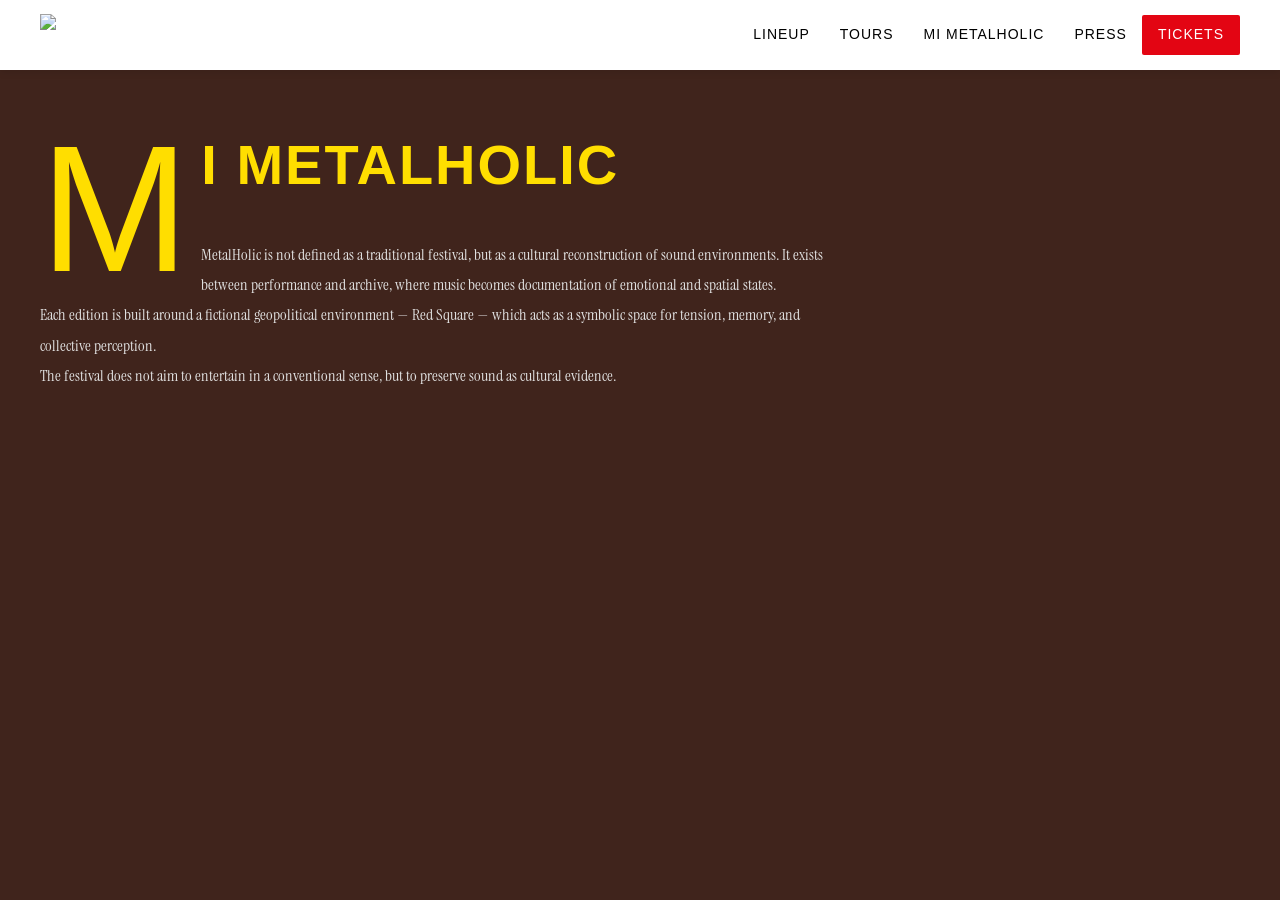
==== about.html @ a42e7ab2 "MetalHolic - main files Version 1" ====
<!DOCTYPE html>
<html lang="en">
<head>
<meta charset="UTF-8"/>
<meta name="viewport" content="width=device-width, initial-scale=1.0"/>
<title>About | MetalHolic</title>

<link rel="stylesheet" href="styles.css"/>
<link href="https://fonts.googleapis.com/css2?family=Instrument+Serif&display=swap" rel="stylesheet">
</head>

<body>

<header class="header">
  <a href="index.html" class="logo">
    <img src="assets/logo/logo.svg"/>
  </a>

  <nav class="nav">
    <a href="lineup.html">Lineup</a>
    <a href="tours.html">Tours</a>
    <a href="about.html">Mi MetalHolic</a>
    <a href="press.html">Press</a>
    <a href="tickets.html" class="ticket-btn">Tickets</a>
  </nav>
</header>

<section class="capitular" style="padding:120px 40px 40px;">

<h1>MI METALHOLIC</h1>

<p>
MetalHolic is not defined as a traditional festival, but as a cultural reconstruction of sound environments.
It exists between performance and archive, where music becomes documentation of emotional and spatial states.
</p>

<p>
Each edition is built around a fictional geopolitical environment — Red Square — which acts as a symbolic space
for tension, memory, and collective perception.
</p>

<p>
The festival does not aim to entertain in a conventional sense, but to preserve sound as cultural evidence.
</p>

</section>

</body>
</html>
---- styles.css ----
/* RESET */
* {
  margin: 0;
  padding: 0;
  box-sizing: border-box;
}

html {
  scroll-behavior: smooth;
}

body {
  font-family: "Barlow Condensed", sans-serif;
  background: #40241c;
  color: white;
  line-height: 1.6;
  overflow-x: hidden;
}

/* =========================
   HEADER / NAVIGATION
========================= */

.header {
  position: fixed;
  top: 0;
  width: 100%;
  background: white;
  display: flex;
  justify-content: space-between;
  align-items: center;
  padding: 14px 40px;
  z-index: 1000;
  box-shadow: 0 2px 8px rgba(0, 0, 0, 0.1);
  transition: all 0.3s ease;
}

.logo {
  display: flex;
  align-items: center;
  text-decoration: none;
  transition: transform 0.3s ease;
}

.logo:hover {
  transform: scale(1.05);
}

.logo img {
  height: 42px;
  width: auto;
  display: block;
}

/* NAV */
.nav {
  display: flex;
  align-items: center;
  gap: 0;
}

.nav a {
  margin-left: 0;
  padding: 8px 15px;
  text-decoration: none;
  color: black;
  font-size: 14px;
  text-transform: uppercase;
  letter-spacing: 1px;
  transition: all 0.3s ease;
  border-bottom: 2px solid transparent;
  display: inline-block;
}

.nav a:hover {
  color: #e30513;
  border-bottom-color: #e30513;
}

.nav a.active {
  color: #e30513;
  border-bottom-color: #e30513;
}

.ticket-btn {
  background: #e30513 !important;
  color: white !important;
  padding: 8px 16px !important;
  margin-left: 10px;
  border-radius: 2px;
  transition: all 0.3s ease;
  border: none;
  cursor: pointer;
}

.ticket-btn:hover {
  background: #b90410 !important;
  transform: translateY(-2px);
  box-shadow: 0 4px 12px rgba(227, 5, 19, 0.3);
}

/* Mobile Menu Toggle */
.menu-toggle {
  display: none;
  background: none;
  border: none;
  font-size: 24px;
  cursor: pointer;
  color: black;
}

/* =========================
   HERO
========================= */

.hero {
  margin-top: 80px;
  height: 80vh;
  min-height: 500px;
  position: relative;
  overflow: hidden;
  background: #2a1510;
}

.hero img {
  width: 100%;
  height: 100%;
  object-fit: cover;
  display: block;
  opacity: 0.85;
  transition: transform 0.6s ease;
}

.hero:hover img {
  transform: scale(1.02);
}

.hero-overlay {
  position: absolute;
  top: 0;
  left: 0;
  right: 0;
  bottom: 0;
  background: rgba(0, 0, 0, 0.3);
  z-index: 1;
}

.hero-text {
  position: absolute;
  bottom: 40px;
  left: 40px;
  z-index: 2;
  animation: slideUp 0.8s ease;
}

@keyframes slideUp {
  from {
    opacity: 0;
    transform: translateY(30px);
  }
  to {
    opacity: 1;
    transform: translateY(0);
  }
}

.hero-text h1 {
  font-size: 70px;
  color: #ffde00;
  font-weight: 700;
  letter-spacing: 2px;
  line-height: 1.1;
  text-shadow: 2px 2px 4px rgba(0, 0, 0, 0.5);
}

.hero-text p {
  font-family: "Rock Salt", cursive;
  font-size: 18px;
  color: #ffde00;
  margin-top: 10px;
  text-shadow: 1px 1px 2px rgba(0, 0, 0, 0.5);
}

/* =========================
   LIVE SECTION
========================= */

.live {
  padding: 60px 40px;
  background: #40241c;
}

.live h2 {
  color: #ffde00;
  margin-bottom: 30px;
  font-size: 32px;
  letter-spacing: 2px;
}

.live-grid {
  display: grid;
  grid-template-columns: repeat(3, 1fr);
  gap: 20px;
}

.live-card {
  background: #2a1510;
  padding: 25px;
  border-left: 4px solid #e30513;
  transition: all 0.3s ease;
  cursor: pointer;
  position: relative;
  overflow: hidden;
}

.live-card::before {
  content: '';
  position: absolute;
  top: 0;
  left: -100%;
  width: 100%;
  height: 100%;
  background: rgba(227, 5, 19, 0.1);
  transition: left 0.3s ease;
  z-index: -1;
}

.live-card:hover::before {
  left: 0;
}

.live-card:hover {
  transform: translateX(5px);
  border-left-color: #ffde00;
}

.live-card h3 {
  font-size: 20px;
  margin-top: 10px;
  color: white;
}

.live-card p {
  font-size: 14px;
  color: #ccc;
  margin-top: 8px;
}

.live-tag {
  font-size: 11px;
  color: #ffde00;
  font-weight: 700;
  text-transform: uppercase;
  letter-spacing: 1px;
  background: rgba(255, 222, 0, 0.1);
  padding: 4px 8px;
  display: inline-block;
}

/* =========================
   BANNER
========================= */

.banner {
  display: flex;
  padding: 60px 40px;
  gap: 30px;
  background: #40241c;
  align-items: center;
}

.banner-box {
  flex: 2;
  background: linear-gradient(135deg, #1e0f0c 0%, #2a1510 100%);
  height: 300px;
  border-left: 4px solid #e30513;
  animation: fadeIn 0.8s ease;
}

@keyframes fadeIn {
  from {
    opacity: 0;
    transform: translateX(-20px);
  }
  to {
    opacity: 1;
    transform: translateX(0);
  }
}

.banner-text {
  flex: 1;
  font-family: "Instrument Serif", serif;
  font-size: 18px;
  line-height: 1.8;
  color: #f0f0f0;
}

.banner-text.capitular::first-letter {
  font-size: 3.2em;
  float: left;
  line-height: 1;
  padding-right: 10px;
  font-weight: 400;
  color: #ffde00;
}

/* =========================
   LINEUP / TEXT BLOCKS
========================= */

.lineup-preview {
  padding: 60px 40px;
  background: #40241c;
}

.lineup-preview h2 {
  color: #ffde00;
  margin-bottom: 20px;
  font-size: 28px;
  letter-spacing: 2px;
}

.lineup-preview h3 {
  color: #ffde00;
  margin-top: 30px;
  margin-bottom: 15px;
  font-size: 18px;
  letter-spacing: 1px;
}

.lineup-preview p {
  font-family: "Instrument Serif", serif;
  color: #e0e0e0;
  margin-bottom: 15px;
  line-height: 1.8;
}

.artists {
  display: flex;
  flex-wrap: wrap;
  gap: 10px;
  margin-bottom: 40px;
}

.artists span {
  display: inline-block;
  padding: 8px 16px;
  background: #2a1510;
  border: 1px solid #e30513;
  color: #ffde00;
  font-size: 13px;
  text-transform: uppercase;
  letter-spacing: 0.5px;
  transition: all 0.3s ease;
  cursor: pointer;
}

.artists span:hover {
  background: #e30513;
  color: white;
  border-color: #ffde00;
  transform: translateY(-2px);
}

/* =========================
   TYPOGRAPHY SYSTEM
========================= */

.serif {
  font-family: "Instrument Serif", serif;
}

.capitular::first-letter {
  font-size: 3.2em;
  float: left;
  line-height: 1;
  padding-right: 10px;
  font-weight: 400;
  color: #ffde00;
}

h1 {
  font-size: 48px;
  color: #ffde00;
  letter-spacing: 2px;
  margin-bottom: 20px;
}

h2 {
  font-size: 32px;
  color: #ffde00;
  letter-spacing: 1px;
}

h3 {
  font-size: 20px;
  color: #ffde00;
  letter-spacing: 0.5px;
}

/* =========================
   SECTION STYLES
========================= */

section {
  background: #40241c;
}

section.capitular {
  padding: 80px 40px 40px;
}

section.capitular h1 {
  font-size: 56px;
  margin-bottom: 30px;
}

section.capitular p {
  font-family: "Instrument Serif", serif;
  font-size: 16px;
  color: #e0e0e0;
  max-width: 800px;
  line-height: 1.9;
}

/* =========================
   FOOTER
========================= */

.footer {
  background: white;
  color: black;
  padding: 50px 40px;
  margin-top: 60px;
}

.footer-top {
  display: grid;
  grid-template-columns: repeat(4, 1fr);
  gap: 40px;
  margin-bottom: 30px;
}

.footer-column h4 {
  margin-bottom: 15px;
  font-size: 14px;
  text-transform: uppercase;
  letter-spacing: 1px;
  font-weight: 700;
}

.footer-column a {
  display: block;
  text-decoration: none;
  color: #666;
  margin-bottom: 10px;
  font-size: 13px;
  transition: all 0.3s ease;
}

.footer-column a:hover {
  color: #e30513;
  margin-left: 5px;
}

.sponsors {
  display: flex;
  flex-wrap: wrap;
  gap: 10px;
}

.sponsors img {
  width: 50px;
  height: auto;
  transition: transform 0.3s ease;
  opacity: 0.8;
}

.sponsors img:hover {
  transform: scale(1.1);
  opacity: 1;
}

.footer-bottom {
  margin-top: 30px;
  padding-top: 30px;
  border-top: 1px solid #ddd;
  text-align: center;
  font-size: 12px;
  color: #666;
}

/* =========================
   UTILITY CLASSES
========================= */

.container {
  max-width: 1200px;
  margin: 0 auto;
  padding: 0 40px;
}

.btn {
  display: inline-block;
  padding: 12px 24px;
  background: #e30513;
  color: white;
  text-decoration: none;
  text-transform: uppercase;
  letter-spacing: 1px;
  font-size: 12px;
  border: none;
  cursor: pointer;
  transition: all 0.3s ease;
  border-radius: 2px;
}

.btn:hover {
  background: #b90410;
  transform: translateY(-2px);
  box-shadow: 0 4px 12px rgba(227, 5, 19, 0.3);
}

.btn-outline {
  background: transparent;
  border: 2px solid #e30513;
  color: #e30513;
}

.btn-outline:hover {
  background: #e30513;
  color: white;
}

/* =========================
   RESPONSIVE
========================= */

@media (max-width: 1024px) {
  .live-grid {
    grid-template-columns: repeat(2, 1fr);
  }

  .footer-top {
    grid-template-columns: repeat(2, 1fr);
    gap: 30px;
  }

  .hero-text h1 {
    font-size: 50px;
  }
}

@media (max-width: 768px) {
  .header {
    padding: 12px 20px;
  }

  .nav {
    position: fixed;
    left: 0;
    top: 60px;
    width: 100%;
    background: white;
    flex-direction: column;
    gap: 0;
    max-height: 0;
    overflow: hidden;
    transition: max-height 0.3s ease;
    z-index: 999;
  }

  .nav.active {
    max-height: 400px;
  }

  .nav a {
    width: 100%;
    padding: 15px 20px;
    border-bottom: 1px solid #eee;
    margin-left: 0;
  }

  .menu-toggle {
    display: block;
  }

  .logo img {
    height: 36px;
  }

  .hero {
    margin-top: 60px;
    height: 60vh;
  }

  .hero-text h1 {
    font-size: 40px;
  }

  .hero-text p {
    font-size: 14px;
  }

  .live-grid {
    grid-template-columns: 1fr;
  }

  .banner {
    flex-direction: column;
    padding: 40px 20px;
  }

  .banner-box {
    height: 200px;
  }

  .lineup-preview {
    padding: 40px 20px;
  }

  .footer-top {
    grid-template-columns: 1fr;
    gap: 20px;
  }

  .footer {
    padding: 40px 20px;
  }

  section.capitular {
    padding: 60px 20px 30px;
  }

  section.capitular h1 {
    font-size: 36px;
  }

  h1 {
    font-size: 32px;
  }

  h2 {
    font-size: 24px;
  }

  .artists span {
    font-size: 11px;
    padding: 6px 12px;
  }
}

@media (max-width: 480px) {
  .header {
    padding: 10px 15px;
  }

  .hero {
    margin-top: 60px;
    height: 50vh;
    min-height: 400px;
  }

  .hero-text {
    bottom: 20px;
    left: 20px;
  }

  .hero-text h1 {
    font-size: 28px;
  }

  .hero-text p {
    font-size: 12px;
  }

  .live {
    padding: 40px 20px;
  }

  .live h2 {
    font-size: 22px;
  }

  .live-card {
    padding: 15px;
  }

  .lineup-preview {
    padding: 30px 15px;
  }

  .lineup-preview h2 {
    font-size: 20px;
  }

  .artists {
    gap: 8px;
  }

  .artists span {
    font-size: 10px;
    padding: 5px 10px;
  }

  section.capitular {
    padding: 50px 15px 20px;
  }

  section.capitular h1 {
    font-size: 26px;
  }

  section.capitular p {
    font-size: 14px;
  }

  .footer-bottom {
    font-size: 10px;
  }
}
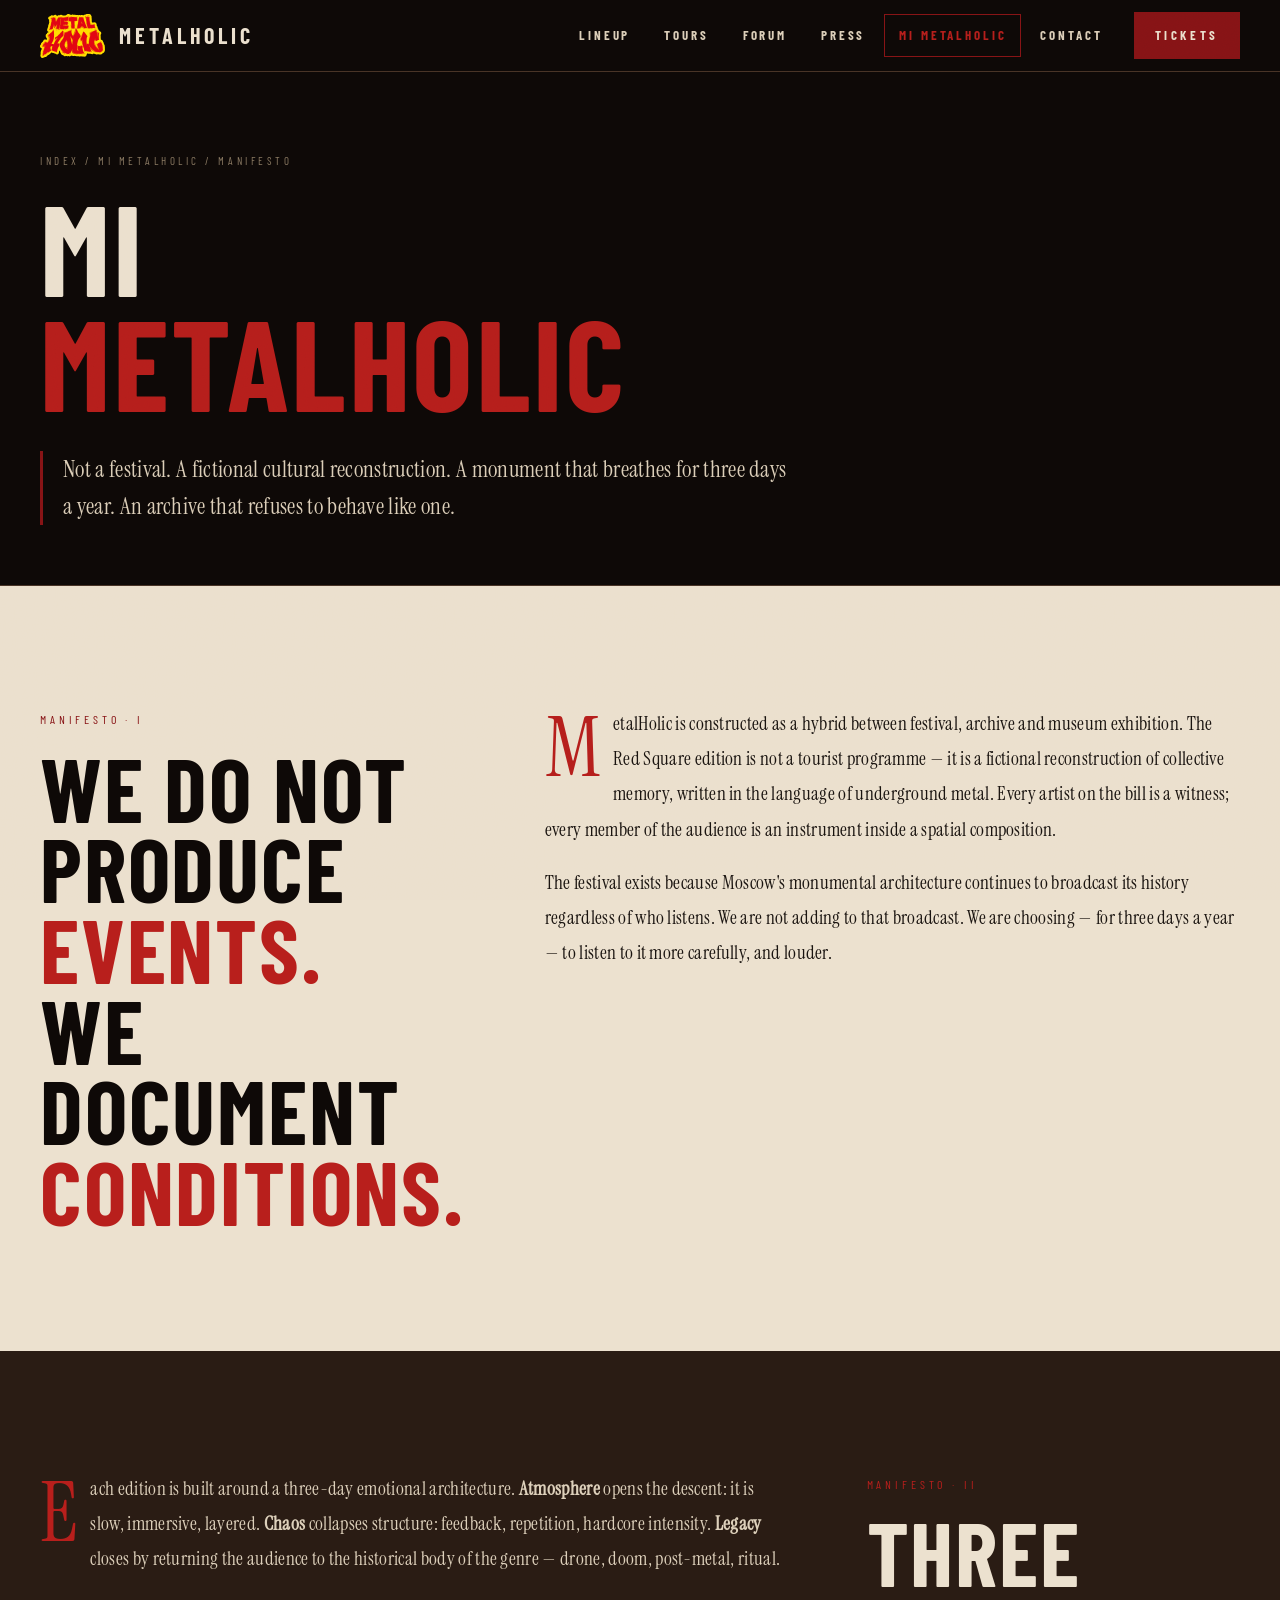
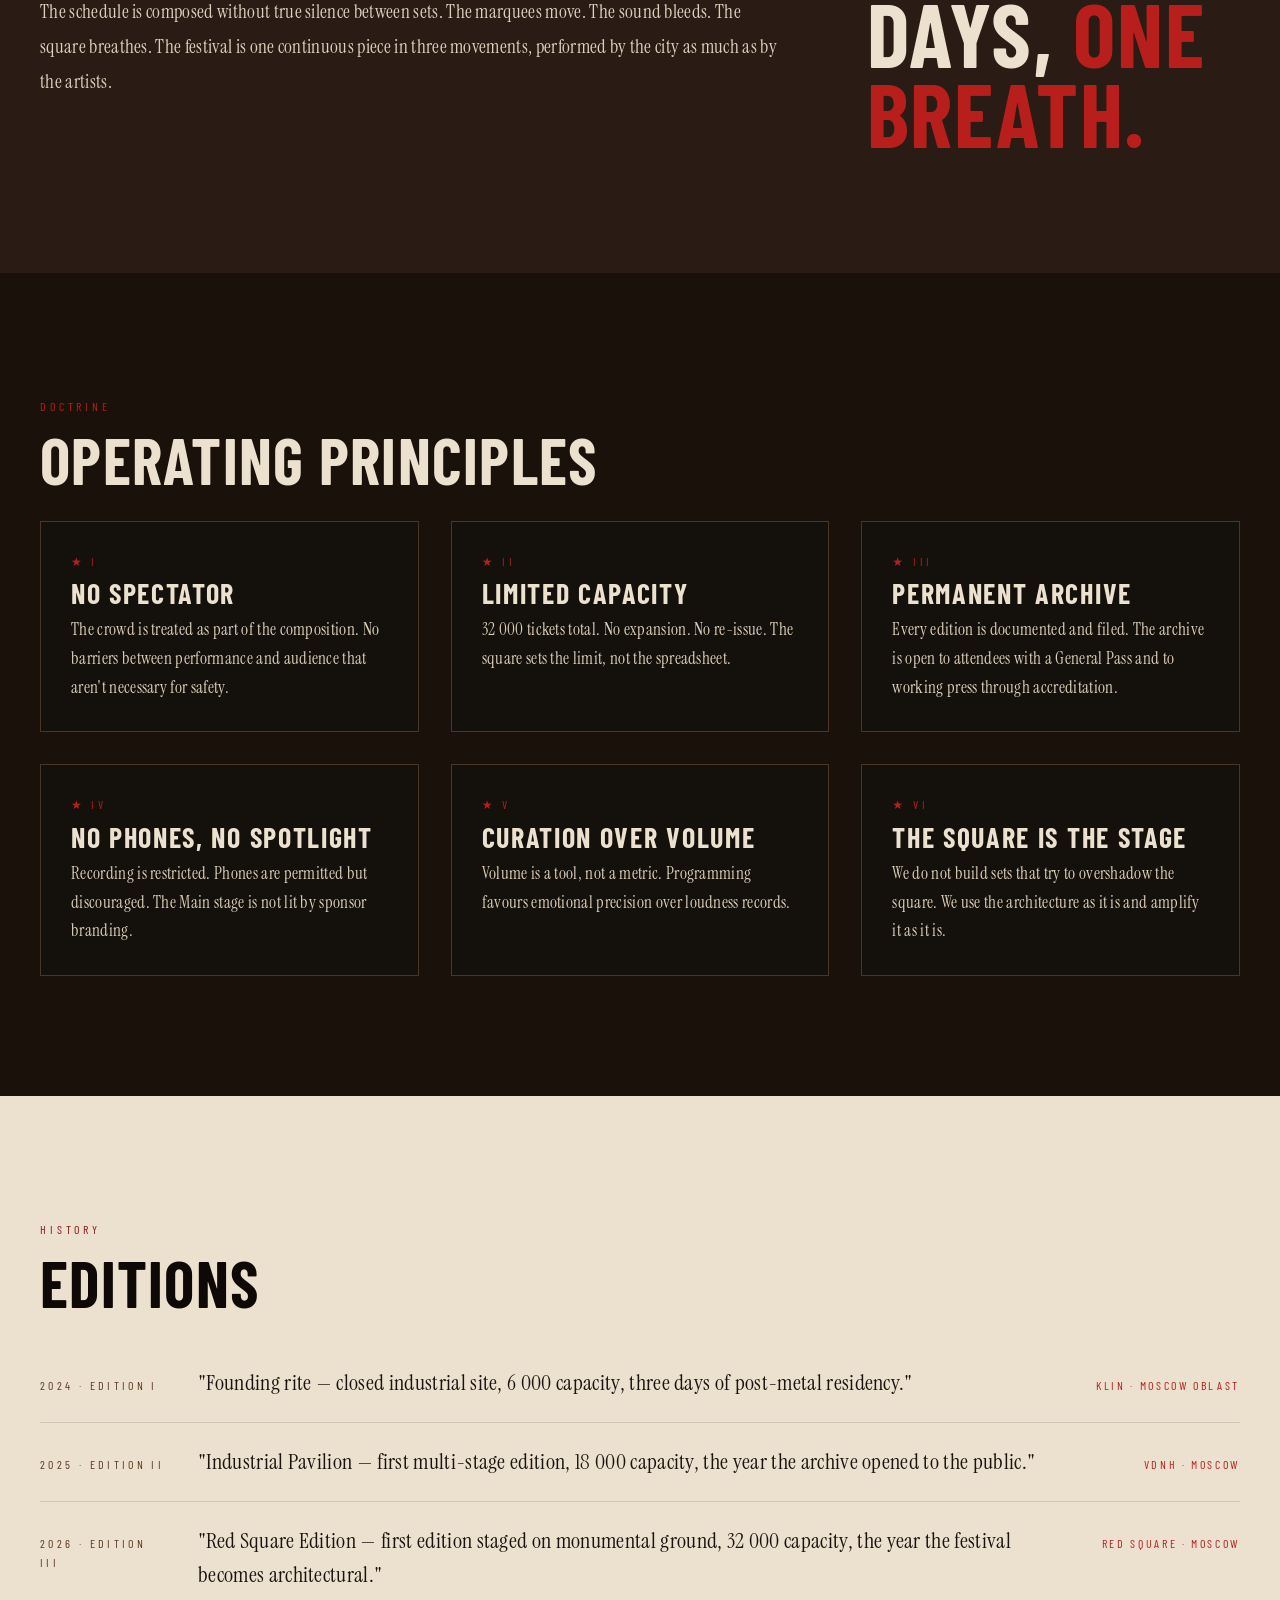
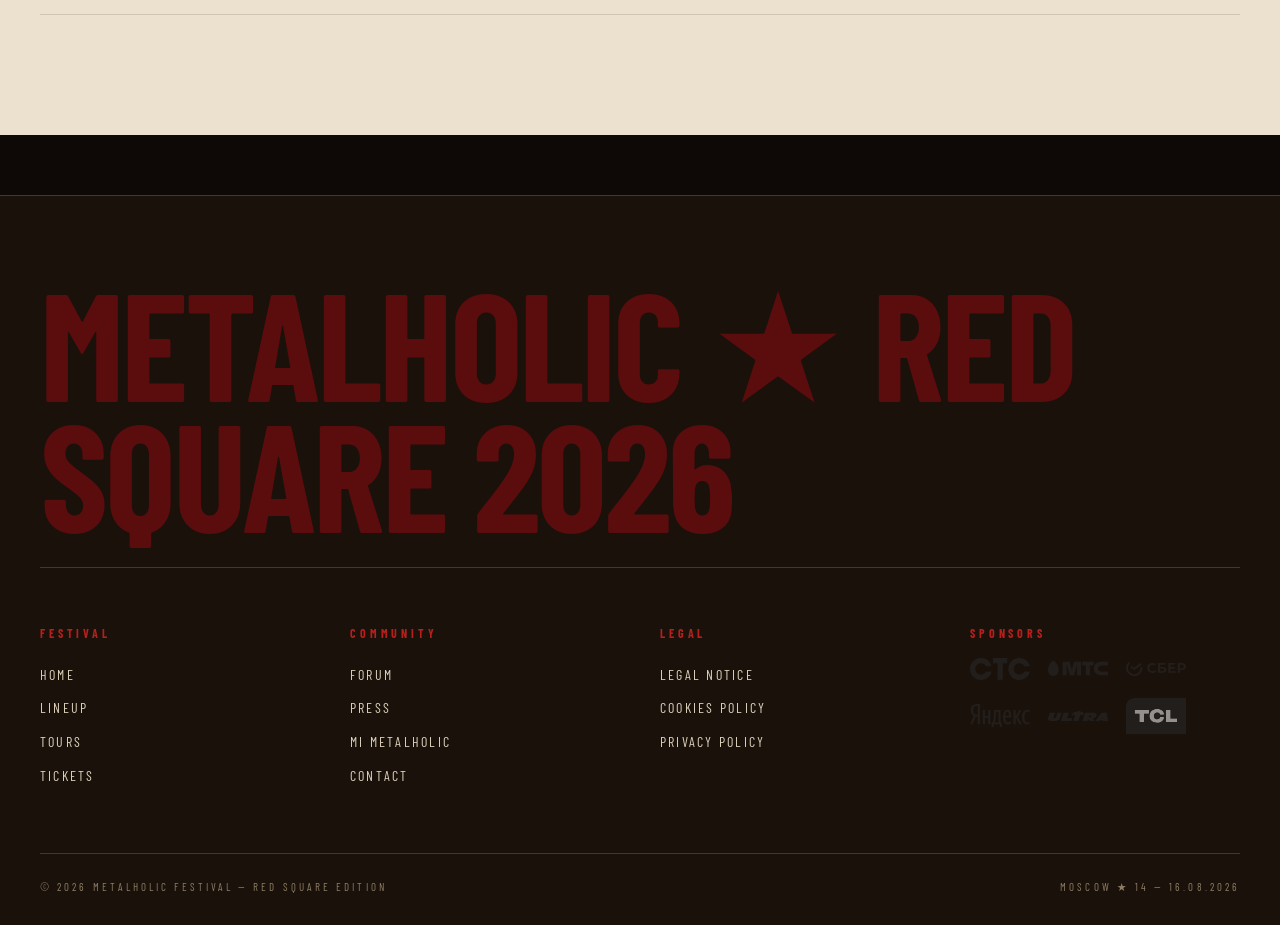
==== commit d9a43ee7: "Rebuild MetalHolic Festival as multi-page Red Square Edition site Complete redesign of the festival " ====
--- a/about.html
+++ b/about.html
@@ -1,49 +1,151 @@
 <!DOCTYPE html>
 <html lang="en">
 <head>
-<meta charset="UTF-8"/>
-<meta name="viewport" content="width=device-width, initial-scale=1.0"/>
-<title>About | MetalHolic</title>
-
-<link rel="stylesheet" href="styles.css"/>
-<link href="https://fonts.googleapis.com/css2?family=Instrument+Serif&display=swap" rel="stylesheet">
+<meta charset="UTF-8">
+<meta name="viewport" content="width=device-width, initial-scale=1.0">
+<title>Mi MetalHolic — Festival Philosophy</title>
+<meta name="description" content="The MetalHolic philosophy — a fictional cultural reconstruction through underground metal in Red Square.">
+<link rel="icon" href="assets/logo/logo.svg" type="image/svg+xml">
+<link rel="stylesheet" href="styles.css">
+<link rel="preconnect" href="https://fonts.googleapis.com">
+<link rel="preconnect" href="https://fonts.gstatic.com" crossorigin>
+<link href="https://fonts.googleapis.com/css2?family=Barlow+Condensed:wght@300;400;500;700&family=Instrument+Serif&display=swap" rel="stylesheet">
 </head>
-
 <body>
 
 <header class="header">
   <a href="index.html" class="logo">
-    <img src="assets/logo/logo.svg"/>
+    <img src="assets/logo/logo.svg" alt="MetalHolic Festival">
+    <span class="logo-word">MetalHolic</span>
   </a>
-
-  <nav class="nav">
+  <button class="menu-toggle" id="menuToggle" aria-label="Open menu">≡</button>
+  <nav class="nav" id="navMenu">
     <a href="lineup.html">Lineup</a>
     <a href="tours.html">Tours</a>
+    <a href="forum.html">Forum</a>
+    <a href="press.html">Press</a>
     <a href="about.html">Mi MetalHolic</a>
-    <a href="press.html">Press</a>
+    <a href="contact.html">Contact</a>
     <a href="tickets.html" class="ticket-btn">Tickets</a>
   </nav>
 </header>
 
-<section class="capitular" style="padding:120px 40px 40px;">
-
-<h1>MI METALHOLIC</h1>
-
-<p>
-MetalHolic is not defined as a traditional festival, but as a cultural reconstruction of sound environments.
-It exists between performance and archive, where music becomes documentation of emotional and spatial states.
-</p>
-
-<p>
-Each edition is built around a fictional geopolitical environment — Red Square — which acts as a symbolic space
-for tension, memory, and collective perception.
-</p>
-
-<p>
-The festival does not aim to entertain in a conventional sense, but to preserve sound as cultural evidence.
-</p>
-
+<section class="page-head">
+  <div class="container">
+    <div class="crumbs">Index / Mi MetalHolic / Manifesto</div>
+    <h1>Mi<br><span class="accent">MetalHolic</span></h1>
+    <p class="lede">Not a festival. A fictional cultural reconstruction. A monument that breathes for three days a year. An archive that refuses to behave like one.</p>
+  </div>
 </section>
 
+<section class="section section--paper">
+  <div class="container editorial">
+    <div class="editorial-title">
+      <span class="eyebrow">Manifesto · I</span>
+      <h2>We do not produce <span class="accent">events.</span><br>We document <span class="accent">conditions.</span></h2>
+    </div>
+    <div class="editorial-body capitular">
+      <p>MetalHolic is constructed as a hybrid between festival, archive and museum exhibition. The Red Square edition is not a tourist programme — it is a fictional reconstruction of collective memory, written in the language of underground metal. Every artist on the bill is a witness; every member of the audience is an instrument inside a spatial composition.</p>
+      <p>The festival exists because Moscow's monumental architecture continues to broadcast its history regardless of who listens. We are not adding to that broadcast. We are choosing — for three days a year — to listen to it more carefully, and louder.</p>
+    </div>
+  </div>
+</section>
+
+<section class="section section--brown">
+  <div class="container editorial flip">
+    <div class="editorial-body capitular">
+      <p>Each edition is built around a three-day emotional architecture. <strong>Atmosphere</strong> opens the descent: it is slow, immersive, layered. <strong>Chaos</strong> collapses structure: feedback, repetition, hardcore intensity. <strong>Legacy</strong> closes by returning the audience to the historical body of the genre — drone, doom, post-metal, ritual.</p>
+      <p>The schedule is composed without true silence between sets. The marquees move. The sound bleeds. The square breathes. The festival is one continuous piece in three movements, performed by the city as much as by the artists.</p>
+    </div>
+    <div class="editorial-title">
+      <span class="eyebrow">Manifesto · II</span>
+      <h2>Three days, <span class="accent">one breath.</span></h2>
+    </div>
+  </div>
+</section>
+
+<section class="section section--brown-deep">
+  <div class="container">
+    <span class="eyebrow">Doctrine</span>
+    <h2 style="margin: 12px 0 30px;">Operating principles</h2>
+    <div class="grid-3">
+      <div class="card">
+        <span class="card-num">★ I</span>
+        <h3>No spectator</h3>
+        <p>The crowd is treated as part of the composition. No barriers between performance and audience that aren't necessary for safety.</p>
+      </div>
+      <div class="card">
+        <span class="card-num">★ II</span>
+        <h3>Limited capacity</h3>
+        <p>32 000 tickets total. No expansion. No re-issue. The square sets the limit, not the spreadsheet.</p>
+      </div>
+      <div class="card">
+        <span class="card-num">★ III</span>
+        <h3>Permanent archive</h3>
+        <p>Every edition is documented and filed. The archive is open to attendees with a General Pass and to working press through accreditation.</p>
+      </div>
+      <div class="card">
+        <span class="card-num">★ IV</span>
+        <h3>No phones, no spotlight</h3>
+        <p>Recording is restricted. Phones are permitted but discouraged. The Main stage is not lit by sponsor branding.</p>
+      </div>
+      <div class="card">
+        <span class="card-num">★ V</span>
+        <h3>Curation over volume</h3>
+        <p>Volume is a tool, not a metric. Programming favours emotional precision over loudness records.</p>
+      </div>
+      <div class="card">
+        <span class="card-num">★ VI</span>
+        <h3>The square is the stage</h3>
+        <p>We do not build sets that try to overshadow the square. We use the architecture as it is and amplify it as it is.</p>
+      </div>
+    </div>
+  </div>
+</section>
+
+<section class="section section--paper">
+  <div class="container">
+    <span class="eyebrow">History</span>
+    <h2 style="margin: 12px 0 30px;">Editions</h2>
+    <div class="press-row" style="border-color: rgba(0,0,0,0.12);">
+      <span class="press-date" style="color:#5b3920;">2024 · Edition I</span>
+      <span class="press-title" style="color:#1a1410;">"Founding rite — closed industrial site, 6 000 capacity, three days of post-metal residency."</span>
+      <span class="press-source">Klin · Moscow Oblast</span>
+    </div>
+    <div class="press-row" style="border-color: rgba(0,0,0,0.12);">
+      <span class="press-date" style="color:#5b3920;">2025 · Edition II</span>
+      <span class="press-title" style="color:#1a1410;">"Industrial Pavilion — first multi-stage edition, 18 000 capacity, the year the archive opened to the public."</span>
+      <span class="press-source">VDNH · Moscow</span>
+    </div>
+    <div class="press-row" style="border-color: rgba(0,0,0,0.12);">
+      <span class="press-date" style="color:#5b3920;">2026 · Edition III</span>
+      <span class="press-title" style="color:#1a1410;">"Red Square Edition — first edition staged on monumental ground, 32 000 capacity, the year the festival becomes architectural."</span>
+      <span class="press-source">Red Square · Moscow</span>
+    </div>
+  </div>
+</section>
+
+<footer class="footer">
+  <div class="container">
+    <div class="footer-mark">METALHOLIC ★ RED SQUARE 2026</div>
+    <div class="footer-top">
+      <div class="footer-column"><h4>Festival</h4><a href="index.html">Home</a><a href="lineup.html">Lineup</a><a href="tours.html">Tours</a><a href="tickets.html">Tickets</a></div>
+      <div class="footer-column"><h4>Community</h4><a href="forum.html">Forum</a><a href="press.html">Press</a><a href="about.html">Mi MetalHolic</a><a href="contact.html">Contact</a></div>
+      <div class="footer-column"><h4>Legal</h4><a href="legal-notice.html">Legal Notice</a><a href="cookies.html">Cookies Policy</a><a href="privacy.html">Privacy Policy</a></div>
+      <div class="footer-column"><h4>Sponsors</h4>
+        <div class="sponsors">
+          <img src="assets/sponsors/sts.svg" alt="STS"><img src="assets/sponsors/mts.svg" alt="MTS">
+          <img src="assets/sponsors/sber.svg" alt="Sber"><img src="assets/sponsors/yandex.svg" alt="Yandex">
+          <img src="assets/sponsors/ultra.svg" alt="Ultra"><img src="assets/sponsors/tcl.svg" alt="TCL">
+        </div>
+      </div>
+    </div>
+    <div class="footer-bottom">
+      <span>© 2026 MetalHolic Festival — Red Square Edition</span>
+      <span>Moscow ★ 14 — 16.08.2026</span>
+    </div>
+  </div>
+</footer>
+<script src="main.js"></script>
 </body>
-</html>+</html>
--- a/styles.css
+++ b/styles.css
@@ -1,722 +1,1153 @@
-/* RESET */
-* {
-  margin: 0;
-  padding: 0;
-  box-sizing: border-box;
-}
-
-html {
-  scroll-behavior: smooth;
-}
+/* ============================================================
+   METALHOLIC FESTIVAL — RED SQUARE EDITION
+   Modular stylesheet
+   1. Tokens
+   2. Reset / Base
+   3. Typography
+   4. Layout primitives
+   5. Header / Navigation
+   6. Hero
+   7. Editorial sections / Capitular
+   8. Live + lineup blocks
+   9. Cards (tour / ticket / press)
+  10. Forum (phpBB inspired)
+  11. Forms
+  12. Footer
+  13. Buttons / Tags / Utilities
+  14. Responsive
+   ============================================================ */
+
+/* ---------- 1. TOKENS ---------- */
+:root {
+  --c-bg:          #0e0907;       /* near black */
+  --c-bg-2:        #14100c;
+  --c-brown:       #2a1c14;       /* dark brown */
+  --c-brown-deep:  #1a110b;
+  --c-brown-mid:   #3d2a1d;
+  --c-paper:       #ece1cf;       /* dirty white */
+  --c-paper-dim:   #d8c9b0;
+  --c-paper-soft:  #f5ecd9;
+  --c-red:         #8a1416;       /* deep red */
+  --c-red-bright:  #b81f1c;
+  --c-red-burn:    #5b0c0d;
+  --c-text:        #ddd0bb;
+  --c-text-dim:    #8e7d65;
+  --c-line:        #4a3527;
+  --c-line-soft:   #6b513e;
+
+  --f-display: "Barlow Condensed", "Arial Narrow", system-ui, sans-serif;
+  --f-body:    "Instrument Serif", "Times New Roman", Georgia, serif;
+
+  --max-width: 1280px;
+  --gutter:    40px;
+  --header-h:  72px;
+
+  --grain: url("data:image/svg+xml;utf8,<svg xmlns='http://www.w3.org/2000/svg' width='220' height='220'><filter id='n'><feTurbulence type='fractalNoise' baseFrequency='0.9' numOctaves='2' stitchTiles='stitch'/><feColorMatrix values='0 0 0 0 0 0 0 0 0 0 0 0 0 0 0 0 0 0 0.16 0'/></filter><rect width='100%25' height='100%25' filter='url(%23n)'/></svg>");
+}
+
+/* ---------- 2. RESET / BASE ---------- */
+*, *::before, *::after { margin: 0; padding: 0; box-sizing: border-box; }
+
+html { scroll-behavior: smooth; }
 
 body {
-  font-family: "Barlow Condensed", sans-serif;
-  background: #40241c;
-  color: white;
-  line-height: 1.6;
+  font-family: var(--f-display);
+  background: var(--c-bg);
+  color: var(--c-text);
+  line-height: 1.55;
   overflow-x: hidden;
-}
-
-/* =========================
-   HEADER / NAVIGATION
-========================= */
-
+  -webkit-font-smoothing: antialiased;
+  letter-spacing: 0.02em;
+}
+
+body::before {
+  content: "";
+  position: fixed;
+  inset: 0;
+  pointer-events: none;
+  background-image: var(--grain);
+  background-size: 220px 220px;
+  opacity: 0.25;
+  mix-blend-mode: overlay;
+  z-index: 9999;
+}
+
+img { display: block; max-width: 100%; height: auto; }
+a   { color: inherit; text-decoration: none; }
+ul, ol { list-style: none; }
+
+::selection { background: var(--c-red); color: var(--c-paper); }
+
+/* ---------- 3. TYPOGRAPHY ---------- */
+.serif { font-family: var(--f-body); font-weight: 400; }
+
+h1, h2, h3, h4, h5, h6 {
+  font-family: var(--f-display);
+  font-weight: 700;
+  text-transform: uppercase;
+  letter-spacing: 0.02em;
+  line-height: 0.95;
+  color: var(--c-paper);
+}
+
+h1 { font-size: clamp(48px, 9vw, 140px); }
+h2 { font-size: clamp(34px, 5vw, 64px); }
+h3 { font-size: clamp(20px, 2.4vw, 28px); letter-spacing: 0.06em; }
+h4 { font-size: 14px; letter-spacing: 0.18em; }
+
+p  { font-family: var(--f-body); font-size: 18px; line-height: 1.7; color: var(--c-text); }
+
+.eyebrow {
+  font-family: var(--f-display);
+  text-transform: uppercase;
+  letter-spacing: 0.32em;
+  font-size: 12px;
+  color: var(--c-red-bright);
+  display: inline-block;
+}
+
+.capitular p:first-of-type::first-letter,
+p.capitular::first-letter,
+.capitular::first-letter {
+  font-family: var(--f-body);
+  font-size: 4.4em;
+  float: left;
+  line-height: 0.85;
+  padding: 6px 12px 0 0;
+  color: var(--c-red-bright);
+  font-weight: 400;
+}
+
+.rule {
+  height: 1px;
+  background: var(--c-line);
+  margin: 40px 0;
+}
+.rule.thick { height: 4px; background: var(--c-red); }
+
+/* ---------- 4. LAYOUT ---------- */
+.container {
+  max-width: var(--max-width);
+  margin: 0 auto;
+  padding: 0 var(--gutter);
+}
+.section {
+  padding: 120px 0;
+  position: relative;
+}
+.section.tight { padding: 60px 0; }
+
+.grid-2 { display: grid; grid-template-columns: 1fr 1fr; gap: 60px; }
+.grid-3 { display: grid; grid-template-columns: repeat(3, 1fr); gap: 32px; }
+.grid-4 { display: grid; grid-template-columns: repeat(4, 1fr); gap: 24px; }
+
+.editorial {
+  display: grid;
+  grid-template-columns: 1fr 2fr;
+  gap: 80px;
+  align-items: start;
+}
+.editorial.flip { grid-template-columns: 2fr 1fr; }
+
+/* ---------- 5. HEADER / NAV ---------- */
 .header {
   position: fixed;
-  top: 0;
-  width: 100%;
-  background: white;
+  top: 0; left: 0; right: 0;
+  z-index: 1000;
+  height: var(--header-h);
   display: flex;
+  align-items: center;
   justify-content: space-between;
-  align-items: center;
-  padding: 14px 40px;
-  z-index: 1000;
-  box-shadow: 0 2px 8px rgba(0, 0, 0, 0.1);
-  transition: all 0.3s ease;
+  padding: 0 var(--gutter);
+  background: var(--c-bg);
+  border-bottom: 1px solid var(--c-line);
 }
 
 .logo {
   display: flex;
   align-items: center;
+  gap: 14px;
   text-decoration: none;
-  transition: transform 0.3s ease;
-}
-
-.logo:hover {
-  transform: scale(1.05);
-}
-
-.logo img {
-  height: 42px;
-  width: auto;
-  display: block;
-}
-
-/* NAV */
-.nav {
-  display: flex;
-  align-items: center;
-  gap: 0;
-}
-
+  color: var(--c-paper);
+}
+.logo img { height: 44px; width: auto; filter: drop-shadow(0 0 0 transparent); }
+.logo .logo-word {
+  font-family: var(--f-display);
+  font-weight: 700;
+  font-size: 22px;
+  letter-spacing: 0.18em;
+  text-transform: uppercase;
+}
+
+.nav { display: flex; align-items: center; gap: 4px; }
 .nav a {
-  margin-left: 0;
-  padding: 8px 15px;
-  text-decoration: none;
-  color: black;
-  font-size: 14px;
-  text-transform: uppercase;
-  letter-spacing: 1px;
-  transition: all 0.3s ease;
-  border-bottom: 2px solid transparent;
-  display: inline-block;
-}
-
-.nav a:hover {
-  color: #e30513;
-  border-bottom-color: #e30513;
-}
-
-.nav a.active {
-  color: #e30513;
-  border-bottom-color: #e30513;
-}
+  font-family: var(--f-display);
+  font-weight: 700;
+  font-size: 13px;
+  letter-spacing: 0.22em;
+  text-transform: uppercase;
+  color: var(--c-text);
+  padding: 10px 14px;
+  border: 1px solid transparent;
+  transition: color .2s ease, border-color .2s ease, background .2s ease;
+}
+.nav a:hover { color: var(--c-paper); border-color: var(--c-line); }
+.nav a.active { color: var(--c-red-bright); border-color: var(--c-red); }
 
 .ticket-btn {
-  background: #e30513 !important;
-  color: white !important;
-  padding: 8px 16px !important;
-  margin-left: 10px;
-  border-radius: 2px;
-  transition: all 0.3s ease;
-  border: none;
-  cursor: pointer;
-}
-
+  background: var(--c-red) !important;
+  color: var(--c-paper) !important;
+  border: 1px solid var(--c-red) !important;
+  padding: 12px 20px !important;
+  margin-left: 12px;
+  letter-spacing: 0.28em !important;
+}
 .ticket-btn:hover {
-  background: #b90410 !important;
-  transform: translateY(-2px);
-  box-shadow: 0 4px 12px rgba(227, 5, 19, 0.3);
-}
-
-/* Mobile Menu Toggle */
+  background: var(--c-paper) !important;
+  color: var(--c-bg) !important;
+  border-color: var(--c-paper) !important;
+}
+
 .menu-toggle {
   display: none;
   background: none;
-  border: none;
-  font-size: 24px;
+  border: 1px solid var(--c-line);
+  color: var(--c-paper);
+  font-size: 20px;
+  width: 40px;
+  height: 40px;
   cursor: pointer;
-  color: black;
-}
-
-/* =========================
-   HERO
-========================= */
-
+  font-family: var(--f-display);
+}
+
+/* ---------- 6. HERO ---------- */
 .hero {
-  margin-top: 80px;
-  height: 80vh;
-  min-height: 500px;
+  margin-top: var(--header-h);
+  height: calc(100vh - var(--header-h));
+  min-height: 620px;
   position: relative;
   overflow: hidden;
-  background: #2a1510;
-}
-
+  background: var(--c-brown-deep);
+}
 .hero img {
   width: 100%;
   height: 100%;
   object-fit: cover;
-  display: block;
-  opacity: 0.85;
-  transition: transform 0.6s ease;
-}
-
-.hero:hover img {
-  transform: scale(1.02);
-}
-
+  opacity: 0.55;
+  filter: contrast(1.15) saturate(0.85) brightness(0.85);
+}
 .hero-overlay {
-  position: absolute;
-  top: 0;
-  left: 0;
-  right: 0;
-  bottom: 0;
-  background: rgba(0, 0, 0, 0.3);
+  position: absolute; inset: 0;
+  background:
+    radial-gradient(ellipse at 30% 30%, rgba(184,31,28,0.18), transparent 55%),
+    linear-gradient(180deg, rgba(14,9,7,0.05) 0%, rgba(14,9,7,0.85) 80%, var(--c-bg) 100%);
   z-index: 1;
 }
-
 .hero-text {
   position: absolute;
-  bottom: 40px;
-  left: 40px;
-  z-index: 2;
-  animation: slideUp 0.8s ease;
-}
-
-@keyframes slideUp {
-  from {
-    opacity: 0;
-    transform: translateY(30px);
-  }
-  to {
-    opacity: 1;
-    transform: translateY(0);
-  }
-}
-
+  left: var(--gutter);
+  right: var(--gutter);
+  bottom: 60px;
+  z-index: 3;
+  display: grid;
+  grid-template-columns: 1fr 1fr;
+  gap: 40px;
+  align-items: end;
+}
 .hero-text h1 {
-  font-size: 70px;
-  color: #ffde00;
-  font-weight: 700;
-  letter-spacing: 2px;
-  line-height: 1.1;
-  text-shadow: 2px 2px 4px rgba(0, 0, 0, 0.5);
-}
-
+  font-size: clamp(72px, 14vw, 220px);
+  color: var(--c-paper);
+  line-height: 0.85;
+  letter-spacing: -0.02em;
+  text-transform: uppercase;
+}
+.hero-text h1 em {
+  font-style: normal;
+  display: block;
+  color: var(--c-red-bright);
+  font-size: 0.6em;
+  letter-spacing: 0.04em;
+}
 .hero-text p {
-  font-family: "Rock Salt", cursive;
+  font-family: var(--f-body);
+  font-size: clamp(18px, 1.6vw, 24px);
+  color: var(--c-paper-dim);
+  max-width: 480px;
+  border-left: 3px solid var(--c-red);
+  padding-left: 20px;
+}
+.hero-meta {
+  position: absolute;
+  top: 40px; right: var(--gutter);
+  z-index: 3;
+  text-align: right;
+  font-family: var(--f-display);
+  font-size: 12px;
+  letter-spacing: 0.3em;
+  color: var(--c-paper-dim);
+  text-transform: uppercase;
+}
+.hero-meta strong {
+  display: block;
+  color: var(--c-red-bright);
+  font-weight: 700;
+  font-size: 14px;
+  margin-bottom: 6px;
+}
+
+/* MARQUEE strip under hero */
+.marquee {
+  border-top: 1px solid var(--c-line);
+  border-bottom: 1px solid var(--c-line);
+  background: var(--c-bg-2);
+  overflow: hidden;
+  white-space: nowrap;
+  padding: 14px 0;
+}
+.marquee-track {
+  display: inline-flex;
+  gap: 60px;
+  animation: marq 38s linear infinite;
+  font-family: var(--f-display);
+  font-weight: 700;
+  font-size: 16px;
+  letter-spacing: 0.28em;
+  text-transform: uppercase;
+  color: var(--c-paper);
+}
+.marquee-track span { display: inline-flex; align-items: center; gap: 60px; }
+.marquee-track span::after {
+  content: "★";
+  color: var(--c-red-bright);
+}
+@keyframes marq {
+  from { transform: translateX(0); }
+  to   { transform: translateX(-50%); }
+}
+
+/* ---------- 7. EDITORIAL SECTIONS ---------- */
+.section--paper {
+  background: var(--c-paper);
+  color: var(--c-bg);
+}
+.section--paper h1, .section--paper h2, .section--paper h3, .section--paper h4 {
+  color: var(--c-bg);
+}
+.section--paper p { color: #1a1410; }
+.section--paper .eyebrow { color: var(--c-red); }
+
+.section--brown { background: var(--c-brown); }
+.section--brown-deep { background: var(--c-brown-deep); }
+.section--red {
+  background: var(--c-red-burn);
+  color: var(--c-paper);
+}
+
+.editorial-title h2 {
+  font-size: clamp(40px, 7vw, 96px);
+  line-height: 0.9;
+}
+.editorial-title h2 .accent { color: var(--c-red-bright); }
+.editorial-title .eyebrow { margin-bottom: 18px; }
+
+.editorial-body p {
+  font-family: var(--f-body);
+  font-size: 19px;
+  line-height: 1.85;
+  color: var(--c-text);
+  margin-bottom: 18px;
+}
+.section--paper .editorial-body p { color: #1a1410; }
+
+/* ---------- 8. LIVE / LINEUP BLOCKS ---------- */
+.live { padding: 100px 0; background: var(--c-bg); border-bottom: 1px solid var(--c-line); }
+.live h2 { color: var(--c-paper); margin-bottom: 36px; }
+
+.live-grid {
+  display: grid;
+  grid-template-columns: repeat(3, 1fr);
+  gap: 0;
+  border-top: 1px solid var(--c-line);
+  border-left: 1px solid var(--c-line);
+}
+.live-card {
+  border-right: 1px solid var(--c-line);
+  border-bottom: 1px solid var(--c-line);
+  padding: 36px 28px;
+  background: var(--c-bg);
+  position: relative;
+  transition: background .25s ease;
+}
+.live-card:hover { background: var(--c-bg-2); }
+.live-tag {
+  font-family: var(--f-display);
+  font-weight: 700;
+  font-size: 11px;
+  letter-spacing: 0.32em;
+  text-transform: uppercase;
+  color: var(--c-red-bright);
+  margin-bottom: 18px;
+  display: inline-block;
+}
+.live-card h3 {
+  font-size: 32px;
+  color: var(--c-paper);
+  letter-spacing: -0.01em;
+  margin-bottom: 8px;
+}
+.live-card p {
+  font-family: var(--f-display);
+  font-size: 13px;
+  letter-spacing: 0.18em;
+  text-transform: uppercase;
+  color: var(--c-text-dim);
+}
+
+.day-header {
+  display: grid;
+  grid-template-columns: 120px 1fr auto;
+  gap: 32px;
+  align-items: end;
+  padding: 60px 0 28px;
+  border-bottom: 4px solid var(--c-red);
+}
+.day-header .day-num {
+  font-family: var(--f-display);
+  font-size: 130px;
+  font-weight: 700;
+  line-height: 0.85;
+  color: var(--c-red-bright);
+}
+.day-header h2 {
+  font-size: clamp(36px, 6vw, 72px);
+  color: var(--c-paper);
+}
+.day-header h2 .sub {
+  display: block;
+  font-size: 0.45em;
+  color: var(--c-text-dim);
+  letter-spacing: 0.32em;
+}
+.day-header .day-stage {
+  font-family: var(--f-display);
+  font-size: 12px;
+  letter-spacing: 0.28em;
+  text-transform: uppercase;
+  color: var(--c-text-dim);
+  text-align: right;
+}
+
+.day-body {
+  padding: 36px 0 80px;
+  display: grid;
+  grid-template-columns: 1fr 2fr;
+  gap: 60px;
+}
+.day-body .day-text { font-family: var(--f-body); font-size: 18px; line-height: 1.8; color: var(--c-text); }
+
+.artists-list {
+  display: grid;
+  grid-template-columns: repeat(3, 1fr);
+  gap: 0;
+  border-top: 1px solid var(--c-line);
+}
+.artist-card {
+  border-bottom: 1px solid var(--c-line);
+  border-right: 1px solid var(--c-line);
+  padding: 22px 20px;
+  display: flex;
+  align-items: baseline;
+  justify-content: space-between;
+  gap: 16px;
+  transition: background .2s ease, color .2s ease;
+}
+.artist-card:hover { background: var(--c-red-burn); }
+.artist-card .name {
+  font-family: var(--f-display);
+  font-weight: 700;
+  font-size: 22px;
+  letter-spacing: 0.02em;
+  text-transform: uppercase;
+  color: var(--c-paper);
+}
+.artist-card .meta {
+  font-family: var(--f-display);
+  font-size: 11px;
+  letter-spacing: 0.22em;
+  text-transform: uppercase;
+  color: var(--c-text-dim);
+}
+
+/* legacy `.artists span` chips kept for any old markup */
+.artists { display: flex; flex-wrap: wrap; gap: 8px; margin: 24px 0; }
+.artists span {
+  display: inline-block;
+  padding: 8px 14px;
+  border: 1px solid var(--c-line-soft);
+  font-family: var(--f-display);
+  font-size: 13px;
+  text-transform: uppercase;
+  letter-spacing: 0.16em;
+  color: var(--c-paper);
+  background: transparent;
+}
+.artists span:hover { background: var(--c-red); border-color: var(--c-red); color: var(--c-paper); }
+
+/* ---------- 9. CARDS (tour / ticket / press) ---------- */
+.card-stack { display: grid; gap: 20px; }
+.card {
+  border: 1px solid var(--c-line);
+  background: var(--c-bg-2);
+  padding: 30px;
+  position: relative;
+  transition: border-color .2s ease, background .2s ease;
+}
+.card:hover { border-color: var(--c-red); }
+.card .card-num {
+  font-family: var(--f-display);
+  font-size: 12px;
+  letter-spacing: 0.32em;
+  color: var(--c-red-bright);
+  text-transform: uppercase;
+  display: block;
+  margin-bottom: 10px;
+}
+.card h3 {
+  font-size: 28px;
+  color: var(--c-paper);
+  margin-bottom: 8px;
+}
+.card .card-meta {
+  font-family: var(--f-display);
+  font-size: 12px;
+  letter-spacing: 0.22em;
+  text-transform: uppercase;
+  color: var(--c-text-dim);
+  margin-bottom: 14px;
+}
+.card p {
+  font-family: var(--f-body);
+  font-size: 17px;
+  line-height: 1.7;
+  color: var(--c-text);
+}
+
+.tour-row {
+  display: grid;
+  grid-template-columns: 90px 1fr 1fr auto;
+  gap: 24px;
+  align-items: center;
+  padding: 28px 0;
+  border-bottom: 1px solid var(--c-line);
+}
+.tour-row .city {
+  font-family: var(--f-display);
+  font-size: 28px;
+  font-weight: 700;
+  text-transform: uppercase;
+  color: var(--c-paper);
+}
+.tour-row .venue { font-family: var(--f-body); color: var(--c-text); font-size: 17px; }
+.tour-row .date {
+  font-family: var(--f-display);
+  font-size: 14px;
+  letter-spacing: 0.22em;
+  text-transform: uppercase;
+  color: var(--c-text-dim);
+}
+
+.ticket-card {
+  border: 1px solid var(--c-line);
+  background: var(--c-bg-2);
+  padding: 36px;
+  position: relative;
+}
+.ticket-card.featured { border-color: var(--c-red); background: var(--c-red-burn); }
+.ticket-card .ticket-name {
+  font-family: var(--f-display);
+  font-size: 24px;
+  text-transform: uppercase;
+  letter-spacing: 0.06em;
+  color: var(--c-paper);
+}
+.ticket-card .ticket-price {
+  font-family: var(--f-display);
+  font-size: 64px;
+  font-weight: 700;
+  color: var(--c-red-bright);
+  line-height: 1;
+  margin: 18px 0 6px;
+}
+.ticket-card.featured .ticket-price { color: var(--c-paper); }
+.ticket-card .ticket-price .cur { font-size: 0.45em; vertical-align: top; margin-right: 4px; }
+.ticket-card ul { margin: 18px 0 28px; }
+.ticket-card li {
+  font-family: var(--f-body);
+  font-size: 16px;
+  padding: 8px 0;
+  border-bottom: 1px dashed var(--c-line);
+  color: var(--c-text);
+}
+.ticket-card.featured li { color: var(--c-paper); border-bottom-color: rgba(236,225,207,0.18); }
+.ticket-card .btn { width: 100%; text-align: center; }
+
+.press-row {
+  display: grid;
+  grid-template-columns: 130px 1fr auto;
+  gap: 28px;
+  align-items: baseline;
+  padding: 22px 0;
+  border-bottom: 1px solid var(--c-line);
+}
+.press-row .press-date {
+  font-family: var(--f-display);
+  font-size: 12px;
+  letter-spacing: 0.28em;
+  text-transform: uppercase;
+  color: var(--c-text-dim);
+}
+.press-row .press-title {
+  font-family: var(--f-body);
+  font-size: 22px;
+  color: var(--c-paper);
+}
+.press-row .press-source {
+  font-family: var(--f-display);
+  font-size: 12px;
+  letter-spacing: 0.22em;
+  text-transform: uppercase;
+  color: var(--c-red-bright);
+}
+
+/* ---------- 10. FORUM (phpBB inspired) ---------- */
+.forum-wrap { padding: 40px 0 100px; }
+.forum-bar {
+  display: flex;
+  justify-content: space-between;
+  align-items: end;
+  flex-wrap: wrap;
+  gap: 16px;
+  border-bottom: 4px solid var(--c-red);
+  padding-bottom: 18px;
+  margin-bottom: 40px;
+}
+.forum-bar .login-strip {
+  font-family: var(--f-display);
+  font-size: 12px;
+  letter-spacing: 0.22em;
+  text-transform: uppercase;
+  color: var(--c-text-dim);
+}
+.forum-bar .login-strip a { color: var(--c-red-bright); margin: 0 6px; border-bottom: 1px dotted var(--c-red); }
+
+.forum-stats {
+  display: grid;
+  grid-template-columns: repeat(4, 1fr);
+  gap: 0;
+  border: 1px solid var(--c-line);
+  background: var(--c-bg-2);
+  margin-bottom: 40px;
+}
+.forum-stat {
+  padding: 20px;
+  border-right: 1px solid var(--c-line);
+  font-family: var(--f-display);
+}
+.forum-stat:last-child { border-right: none; }
+.forum-stat .num {
+  font-size: 36px;
+  font-weight: 700;
+  color: var(--c-red-bright);
+  display: block;
+}
+.forum-stat .label {
+  font-size: 11px;
+  letter-spacing: 0.28em;
+  text-transform: uppercase;
+  color: var(--c-text-dim);
+  margin-top: 4px;
+  display: block;
+}
+
+.forum-cat {
+  border: 1px solid var(--c-line);
+  background: var(--c-bg-2);
+  margin-bottom: 28px;
+}
+.forum-cat-header {
+  background: var(--c-brown-deep);
+  border-bottom: 1px solid var(--c-line);
+  padding: 14px 20px;
+  display: flex;
+  justify-content: space-between;
+  align-items: center;
+}
+.forum-cat-header h3 {
+  font-family: var(--f-display);
+  font-weight: 700;
+  font-size: 14px;
+  letter-spacing: 0.32em;
+  text-transform: uppercase;
+  color: var(--c-paper);
+  margin: 0;
+}
+.forum-cat-header .cat-meta {
+  font-family: var(--f-display);
+  font-size: 11px;
+  letter-spacing: 0.22em;
+  text-transform: uppercase;
+  color: var(--c-text-dim);
+}
+
+.forum-row {
+  display: grid;
+  grid-template-columns: 56px 1fr 110px 110px 220px;
+  gap: 16px;
+  align-items: center;
+  padding: 16px 20px;
+  border-bottom: 1px solid var(--c-line);
+}
+.forum-row:last-child { border-bottom: none; }
+.forum-row:hover { background: var(--c-brown-deep); }
+.forum-row .icon {
+  width: 44px; height: 44px;
+  border: 1px solid var(--c-line-soft);
+  display: grid; place-items: center;
+  font-family: var(--f-display);
+  font-weight: 700;
   font-size: 18px;
-  color: #ffde00;
+  color: var(--c-red-bright);
+  background: var(--c-bg);
+}
+.forum-row .icon.hot { border-color: var(--c-red); color: var(--c-paper); background: var(--c-red); }
+.forum-row .topic-title {
+  font-family: var(--f-body);
+  font-size: 20px;
+  color: var(--c-paper);
+}
+.forum-row .topic-desc {
+  font-family: var(--f-display);
+  font-size: 12px;
+  letter-spacing: 0.18em;
+  text-transform: uppercase;
+  color: var(--c-text-dim);
+  margin-top: 4px;
+}
+.forum-row .num {
+  font-family: var(--f-display);
+  font-size: 22px;
+  font-weight: 700;
+  color: var(--c-paper);
+  text-align: center;
+}
+.forum-row .num small {
+  display: block;
+  font-size: 10px;
+  letter-spacing: 0.28em;
+  color: var(--c-text-dim);
+  text-transform: uppercase;
+  font-weight: 400;
+  margin-top: 2px;
+}
+.forum-row .last-post {
+  font-family: var(--f-display);
+  font-size: 12px;
+  letter-spacing: 0.16em;
+  text-transform: uppercase;
+  color: var(--c-text-dim);
+  text-align: right;
+}
+.forum-row .last-post strong { color: var(--c-red-bright); display: block; font-weight: 700; }
+
+.thread-preview {
+  border: 1px solid var(--c-line);
+  background: var(--c-bg-2);
+  margin-bottom: 28px;
+}
+.thread-post {
+  display: grid;
+  grid-template-columns: 200px 1fr;
+  gap: 0;
+}
+.thread-author {
+  background: var(--c-brown-deep);
+  border-right: 1px solid var(--c-line);
+  padding: 24px 20px;
+  text-align: center;
+}
+.thread-author .avatar {
+  width: 80px; height: 80px;
+  margin: 0 auto 14px;
+  border: 1px solid var(--c-red);
+  display: grid; place-items: center;
+  font-family: var(--f-display);
+  font-weight: 700;
+  font-size: 32px;
+  color: var(--c-red-bright);
+  background: var(--c-bg);
+}
+.thread-author .username {
+  font-family: var(--f-display);
+  font-weight: 700;
+  font-size: 14px;
+  letter-spacing: 0.18em;
+  text-transform: uppercase;
+  color: var(--c-paper);
+}
+.thread-author .rank {
+  font-family: var(--f-display);
+  font-size: 10px;
+  letter-spacing: 0.28em;
+  text-transform: uppercase;
+  color: var(--c-red-bright);
+  margin-top: 4px;
+}
+.thread-author .joined {
+  font-family: var(--f-display);
+  font-size: 10px;
+  letter-spacing: 0.22em;
+  color: var(--c-text-dim);
+  text-transform: uppercase;
   margin-top: 10px;
-  text-shadow: 1px 1px 2px rgba(0, 0, 0, 0.5);
-}
-
-/* =========================
-   LIVE SECTION
-========================= */
-
-.live {
-  padding: 60px 40px;
-  background: #40241c;
-}
-
-.live h2 {
-  color: #ffde00;
-  margin-bottom: 30px;
-  font-size: 32px;
-  letter-spacing: 2px;
-}
-
-.live-grid {
-  display: grid;
-  grid-template-columns: repeat(3, 1fr);
-  gap: 20px;
-}
-
-.live-card {
-  background: #2a1510;
-  padding: 25px;
-  border-left: 4px solid #e30513;
-  transition: all 0.3s ease;
-  cursor: pointer;
-  position: relative;
-  overflow: hidden;
-}
-
-.live-card::before {
-  content: '';
-  position: absolute;
-  top: 0;
-  left: -100%;
+}
+.thread-body { padding: 24px 28px; }
+.thread-body .post-meta {
+  font-family: var(--f-display);
+  font-size: 11px;
+  letter-spacing: 0.28em;
+  text-transform: uppercase;
+  color: var(--c-text-dim);
+  border-bottom: 1px solid var(--c-line);
+  padding-bottom: 12px;
+  margin-bottom: 14px;
+}
+.thread-body p { font-size: 17px; }
+
+/* ---------- 11. FORMS ---------- */
+.form-wrap {
+  display: grid;
+  grid-template-columns: 1fr 1fr;
+  gap: 60px;
+}
+.form { display: grid; gap: 18px; }
+.form label {
+  font-family: var(--f-display);
+  font-size: 11px;
+  letter-spacing: 0.28em;
+  text-transform: uppercase;
+  color: var(--c-text-dim);
+  display: block;
+  margin-bottom: 6px;
+}
+.form input,
+.form select,
+.form textarea {
   width: 100%;
-  height: 100%;
-  background: rgba(227, 5, 19, 0.1);
-  transition: left 0.3s ease;
-  z-index: -1;
-}
-
-.live-card:hover::before {
-  left: 0;
-}
-
-.live-card:hover {
-  transform: translateX(5px);
-  border-left-color: #ffde00;
-}
-
-.live-card h3 {
-  font-size: 20px;
-  margin-top: 10px;
-  color: white;
-}
-
-.live-card p {
-  font-size: 14px;
-  color: #ccc;
-  margin-top: 8px;
-}
-
-.live-tag {
-  font-size: 11px;
-  color: #ffde00;
-  font-weight: 700;
-  text-transform: uppercase;
-  letter-spacing: 1px;
-  background: rgba(255, 222, 0, 0.1);
-  padding: 4px 8px;
-  display: inline-block;
-}
-
-/* =========================
-   BANNER
-========================= */
-
-.banner {
-  display: flex;
-  padding: 60px 40px;
-  gap: 30px;
-  background: #40241c;
-  align-items: center;
-}
-
-.banner-box {
-  flex: 2;
-  background: linear-gradient(135deg, #1e0f0c 0%, #2a1510 100%);
-  height: 300px;
-  border-left: 4px solid #e30513;
-  animation: fadeIn 0.8s ease;
-}
-
-@keyframes fadeIn {
-  from {
-    opacity: 0;
-    transform: translateX(-20px);
-  }
-  to {
-    opacity: 1;
-    transform: translateX(0);
-  }
-}
-
-.banner-text {
-  flex: 1;
-  font-family: "Instrument Serif", serif;
+  background: var(--c-bg-2);
+  border: 1px solid var(--c-line);
+  color: var(--c-paper);
+  padding: 14px 16px;
+  font-family: var(--f-body);
+  font-size: 17px;
+  outline: none;
+  transition: border-color .2s ease;
+}
+.form input:focus,
+.form select:focus,
+.form textarea:focus { border-color: var(--c-red); }
+.form textarea { min-height: 160px; resize: vertical; }
+.form button { justify-self: start; }
+
+.contact-info {
+  font-family: var(--f-body);
   font-size: 18px;
   line-height: 1.8;
-  color: #f0f0f0;
-}
-
-.banner-text.capitular::first-letter {
-  font-size: 3.2em;
-  float: left;
-  line-height: 1;
-  padding-right: 10px;
-  font-weight: 400;
-  color: #ffde00;
-}
-
-/* =========================
-   LINEUP / TEXT BLOCKS
-========================= */
-
-.lineup-preview {
-  padding: 60px 40px;
-  background: #40241c;
-}
-
-.lineup-preview h2 {
-  color: #ffde00;
-  margin-bottom: 20px;
-  font-size: 28px;
-  letter-spacing: 2px;
-}
-
-.lineup-preview h3 {
-  color: #ffde00;
-  margin-top: 30px;
-  margin-bottom: 15px;
-  font-size: 18px;
-  letter-spacing: 1px;
-}
-
-.lineup-preview p {
-  font-family: "Instrument Serif", serif;
-  color: #e0e0e0;
-  margin-bottom: 15px;
-  line-height: 1.8;
-}
-
-.artists {
-  display: flex;
-  flex-wrap: wrap;
-  gap: 10px;
-  margin-bottom: 40px;
-}
-
-.artists span {
-  display: inline-block;
-  padding: 8px 16px;
-  background: #2a1510;
-  border: 1px solid #e30513;
-  color: #ffde00;
-  font-size: 13px;
-  text-transform: uppercase;
-  letter-spacing: 0.5px;
-  transition: all 0.3s ease;
-  cursor: pointer;
-}
-
-.artists span:hover {
-  background: #e30513;
-  color: white;
-  border-color: #ffde00;
-  transform: translateY(-2px);
-}
-
-/* =========================
-   TYPOGRAPHY SYSTEM
-========================= */
-
-.serif {
-  font-family: "Instrument Serif", serif;
-}
-
-.capitular::first-letter {
-  font-size: 3.2em;
-  float: left;
-  line-height: 1;
-  padding-right: 10px;
-  font-weight: 400;
-  color: #ffde00;
-}
-
-h1 {
-  font-size: 48px;
-  color: #ffde00;
-  letter-spacing: 2px;
-  margin-bottom: 20px;
-}
-
-h2 {
-  font-size: 32px;
-  color: #ffde00;
-  letter-spacing: 1px;
-}
-
-h3 {
-  font-size: 20px;
-  color: #ffde00;
-  letter-spacing: 0.5px;
-}
-
-/* =========================
-   SECTION STYLES
-========================= */
-
-section {
-  background: #40241c;
-}
-
-section.capitular {
-  padding: 80px 40px 40px;
-}
-
-section.capitular h1 {
-  font-size: 56px;
-  margin-bottom: 30px;
-}
-
-section.capitular p {
-  font-family: "Instrument Serif", serif;
-  font-size: 16px;
-  color: #e0e0e0;
-  max-width: 800px;
-  line-height: 1.9;
-}
-
-/* =========================
-   FOOTER
-========================= */
-
+}
+.contact-info .label {
+  font-family: var(--f-display);
+  font-size: 11px;
+  letter-spacing: 0.28em;
+  text-transform: uppercase;
+  color: var(--c-red-bright);
+  display: block;
+  margin: 22px 0 4px;
+}
+
+/* ---------- 12. FOOTER ---------- */
 .footer {
-  background: white;
-  color: black;
-  padding: 50px 40px;
+  background: var(--c-brown-deep);
+  border-top: 1px solid var(--c-line);
+  color: var(--c-text);
+  padding: 80px 0 30px;
   margin-top: 60px;
 }
-
+.footer-mark {
+  font-family: var(--f-display);
+  font-weight: 700;
+  font-size: clamp(60px, 12vw, 200px);
+  line-height: 0.85;
+  color: var(--c-red-burn);
+  text-transform: uppercase;
+  letter-spacing: -0.02em;
+  margin-bottom: 60px;
+  border-bottom: 1px solid var(--c-line);
+  padding-bottom: 30px;
+}
 .footer-top {
   display: grid;
   grid-template-columns: repeat(4, 1fr);
   gap: 40px;
-  margin-bottom: 30px;
-}
-
+  margin-bottom: 60px;
+}
 .footer-column h4 {
-  margin-bottom: 15px;
-  font-size: 14px;
-  text-transform: uppercase;
-  letter-spacing: 1px;
-  font-weight: 700;
-}
-
+  font-family: var(--f-display);
+  font-size: 12px;
+  letter-spacing: 0.32em;
+  text-transform: uppercase;
+  color: var(--c-red-bright);
+  margin-bottom: 18px;
+  font-weight: 700;
+}
 .footer-column a {
   display: block;
-  text-decoration: none;
-  color: #666;
-  margin-bottom: 10px;
-  font-size: 13px;
-  transition: all 0.3s ease;
-}
-
-.footer-column a:hover {
-  color: #e30513;
-  margin-left: 5px;
-}
+  font-family: var(--f-display);
+  font-size: 14px;
+  letter-spacing: 0.16em;
+  text-transform: uppercase;
+  color: var(--c-text);
+  padding: 6px 0;
+  transition: color .2s ease, transform .2s ease;
+}
+.footer-column a:hover { color: var(--c-paper); transform: translateX(4px); }
 
 .sponsors {
   display: flex;
   flex-wrap: wrap;
-  gap: 10px;
-}
-
+  gap: 18px;
+  align-items: center;
+}
 .sponsors img {
-  width: 50px;
+  width: 60px;
   height: auto;
-  transition: transform 0.3s ease;
-  opacity: 0.8;
-}
-
-.sponsors img:hover {
-  transform: scale(1.1);
-  opacity: 1;
-}
+  filter: grayscale(1) brightness(1.3) contrast(0.95);
+  opacity: 0.55;
+  transition: opacity .2s ease, filter .2s ease;
+}
+.sponsors img:hover { opacity: 1; filter: none; }
 
 .footer-bottom {
-  margin-top: 30px;
-  padding-top: 30px;
-  border-top: 1px solid #ddd;
-  text-align: center;
-  font-size: 12px;
-  color: #666;
-}
-
-/* =========================
-   UTILITY CLASSES
-========================= */
-
-.container {
-  max-width: 1200px;
-  margin: 0 auto;
-  padding: 0 40px;
-}
-
+  border-top: 1px solid var(--c-line);
+  padding-top: 24px;
+  display: flex;
+  justify-content: space-between;
+  flex-wrap: wrap;
+  gap: 12px;
+  font-family: var(--f-display);
+  font-size: 11px;
+  letter-spacing: 0.28em;
+  text-transform: uppercase;
+  color: var(--c-text-dim);
+}
+
+/* ---------- 13. BUTTONS / TAGS / UTILITIES ---------- */
 .btn {
-  display: inline-block;
-  padding: 12px 24px;
-  background: #e30513;
-  color: white;
-  text-decoration: none;
-  text-transform: uppercase;
-  letter-spacing: 1px;
-  font-size: 12px;
-  border: none;
+  display: inline-flex;
+  align-items: center;
+  gap: 12px;
+  padding: 16px 28px;
+  background: var(--c-red);
+  color: var(--c-paper);
+  font-family: var(--f-display);
+  font-weight: 700;
+  font-size: 13px;
+  letter-spacing: 0.32em;
+  text-transform: uppercase;
+  border: 1px solid var(--c-red);
   cursor: pointer;
-  transition: all 0.3s ease;
-  border-radius: 2px;
-}
-
-.btn:hover {
-  background: #b90410;
-  transform: translateY(-2px);
-  box-shadow: 0 4px 12px rgba(227, 5, 19, 0.3);
-}
+  transition: background .2s ease, color .2s ease, border-color .2s ease;
+}
+.btn::after { content: "→"; font-weight: 400; }
+.btn:hover { background: var(--c-paper); color: var(--c-bg); border-color: var(--c-paper); }
+
+.btn-ghost {
+  background: transparent;
+  color: var(--c-paper);
+  border-color: var(--c-line-soft);
+}
+.btn-ghost:hover { background: var(--c-paper); color: var(--c-bg); border-color: var(--c-paper); }
 
 .btn-outline {
   background: transparent;
-  border: 2px solid #e30513;
-  color: #e30513;
-}
-
-.btn-outline:hover {
-  background: #e30513;
-  color: white;
-}
-
-/* =========================
-   RESPONSIVE
-========================= */
-
+  color: var(--c-red-bright);
+  border-color: var(--c-red);
+}
+.btn-outline:hover { background: var(--c-red); color: var(--c-paper); }
+
+.tag {
+  display: inline-block;
+  font-family: var(--f-display);
+  font-size: 11px;
+  letter-spacing: 0.28em;
+  text-transform: uppercase;
+  padding: 4px 10px;
+  border: 1px solid var(--c-red);
+  color: var(--c-red-bright);
+  margin-right: 6px;
+}
+
+.page-head {
+  padding: calc(var(--header-h) + 80px) 0 60px;
+  border-bottom: 1px solid var(--c-line);
+}
+.page-head .crumbs {
+  font-family: var(--f-display);
+  font-size: 11px;
+  letter-spacing: 0.32em;
+  text-transform: uppercase;
+  color: var(--c-text-dim);
+  margin-bottom: 20px;
+}
+.page-head h1 {
+  font-size: clamp(56px, 10vw, 160px);
+  line-height: 0.9;
+  color: var(--c-paper);
+}
+.page-head h1 .accent { color: var(--c-red-bright); }
+.page-head .lede {
+  font-family: var(--f-body);
+  font-size: clamp(20px, 1.8vw, 26px);
+  line-height: 1.6;
+  color: var(--c-text);
+  max-width: 760px;
+  margin-top: 32px;
+  border-left: 3px solid var(--c-red);
+  padding-left: 20px;
+}
+
+.legal-doc { max-width: 820px; }
+.legal-doc h2 {
+  font-size: 22px;
+  margin: 48px 0 12px;
+  color: var(--c-red-bright);
+  letter-spacing: 0.18em;
+}
+.legal-doc h3 {
+  font-size: 16px;
+  margin: 24px 0 8px;
+  color: var(--c-paper);
+  letter-spacing: 0.22em;
+}
+.legal-doc p, .legal-doc li {
+  font-family: var(--f-body);
+  font-size: 17px;
+  line-height: 1.85;
+  color: var(--c-text);
+  margin-bottom: 12px;
+}
+.legal-doc ul { padding-left: 24px; list-style: square; }
+.legal-doc ul li { padding-left: 6px; }
+.legal-doc .doc-meta {
+  font-family: var(--f-display);
+  font-size: 12px;
+  letter-spacing: 0.28em;
+  text-transform: uppercase;
+  color: var(--c-text-dim);
+  margin-bottom: 24px;
+  padding-bottom: 18px;
+  border-bottom: 1px solid var(--c-line);
+}
+.legal-doc table {
+  width: 100%;
+  border-collapse: collapse;
+  margin: 16px 0 28px;
+  font-family: var(--f-body);
+}
+.legal-doc th, .legal-doc td {
+  border: 1px solid var(--c-line);
+  padding: 10px 14px;
+  text-align: left;
+  font-size: 15px;
+  vertical-align: top;
+}
+.legal-doc th {
+  font-family: var(--f-display);
+  font-size: 11px;
+  letter-spacing: 0.22em;
+  text-transform: uppercase;
+  color: var(--c-red-bright);
+  background: var(--c-bg-2);
+}
+
+.toc {
+  border: 1px solid var(--c-line);
+  padding: 22px;
+  margin-bottom: 40px;
+  background: var(--c-bg-2);
+}
+.toc h4 { color: var(--c-red-bright); margin-bottom: 14px; }
+.toc a {
+  display: block;
+  font-family: var(--f-display);
+  font-size: 13px;
+  letter-spacing: 0.18em;
+  text-transform: uppercase;
+  padding: 4px 0;
+  color: var(--c-text);
+  border-bottom: 1px dashed transparent;
+}
+.toc a:hover { color: var(--c-paper); border-bottom-color: var(--c-line-soft); }
+
+/* ---------- 14. RESPONSIVE ---------- */
 @media (max-width: 1024px) {
-  .live-grid {
-    grid-template-columns: repeat(2, 1fr);
-  }
-
-  .footer-top {
-    grid-template-columns: repeat(2, 1fr);
-    gap: 30px;
-  }
-
-  .hero-text h1 {
-    font-size: 50px;
-  }
-}
-
-@media (max-width: 768px) {
-  .header {
-    padding: 12px 20px;
-  }
-
+  :root { --gutter: 28px; }
+  .grid-3 { grid-template-columns: repeat(2, 1fr); }
+  .grid-4 { grid-template-columns: repeat(2, 1fr); }
+  .editorial, .editorial.flip { grid-template-columns: 1fr; gap: 32px; }
+  .live-grid { grid-template-columns: repeat(2, 1fr); }
+  .day-body { grid-template-columns: 1fr; }
+  .artists-list { grid-template-columns: repeat(2, 1fr); }
+  .footer-top { grid-template-columns: repeat(2, 1fr); }
+  .form-wrap { grid-template-columns: 1fr; }
+  .hero-text { grid-template-columns: 1fr; }
+  .day-header { grid-template-columns: 1fr; gap: 8px; }
+  .day-header .day-stage { text-align: left; }
+}
+
+@media (max-width: 720px) {
+  :root { --gutter: 20px; --header-h: 64px; }
   .nav {
     position: fixed;
-    left: 0;
-    top: 60px;
-    width: 100%;
-    background: white;
+    top: var(--header-h); left: 0; right: 0;
+    background: var(--c-bg);
+    border-top: 1px solid var(--c-line);
+    border-bottom: 1px solid var(--c-line);
     flex-direction: column;
     gap: 0;
-    max-height: 0;
-    overflow: hidden;
-    transition: max-height 0.3s ease;
-    z-index: 999;
+    padding: 12px 0;
+    transform: translateY(-12px);
+    opacity: 0;
+    pointer-events: none;
+    transition: transform .25s ease, opacity .25s ease;
   }
-
-  .nav.active {
-    max-height: 400px;
-  }
-
-  .nav a {
-    width: 100%;
-    padding: 15px 20px;
-    border-bottom: 1px solid #eee;
-    margin-left: 0;
-  }
-
-  .menu-toggle {
-    display: block;
-  }
-
-  .logo img {
-    height: 36px;
-  }
-
-  .hero {
-    margin-top: 60px;
-    height: 60vh;
-  }
-
-  .hero-text h1 {
-    font-size: 40px;
-  }
-
-  .hero-text p {
-    font-size: 14px;
-  }
-
-  .live-grid {
-    grid-template-columns: 1fr;
-  }
-
-  .banner {
-    flex-direction: column;
-    padding: 40px 20px;
-  }
-
-  .banner-box {
-    height: 200px;
-  }
-
-  .lineup-preview {
-    padding: 40px 20px;
-  }
-
-  .footer-top {
-    grid-template-columns: 1fr;
-    gap: 20px;
-  }
-
-  .footer {
-    padding: 40px 20px;
-  }
-
-  section.capitular {
-    padding: 60px 20px 30px;
-  }
-
-  section.capitular h1 {
-    font-size: 36px;
-  }
-
-  h1 {
-    font-size: 32px;
-  }
-
-  h2 {
-    font-size: 24px;
-  }
-
-  .artists span {
-    font-size: 11px;
-    padding: 6px 12px;
-  }
-}
-
-@media (max-width: 480px) {
-  .header {
-    padding: 10px 15px;
-  }
-
-  .hero {
-    margin-top: 60px;
-    height: 50vh;
-    min-height: 400px;
-  }
-
-  .hero-text {
-    bottom: 20px;
-    left: 20px;
-  }
-
-  .hero-text h1 {
-    font-size: 28px;
-  }
-
-  .hero-text p {
-    font-size: 12px;
-  }
-
-  .live {
-    padding: 40px 20px;
-  }
-
-  .live h2 {
-    font-size: 22px;
-  }
-
-  .live-card {
-    padding: 15px;
-  }
-
-  .lineup-preview {
-    padding: 30px 15px;
-  }
-
-  .lineup-preview h2 {
-    font-size: 20px;
-  }
-
-  .artists {
-    gap: 8px;
-  }
-
-  .artists span {
-    font-size: 10px;
-    padding: 5px 10px;
-  }
-
-  section.capitular {
-    padding: 50px 15px 20px;
-  }
-
-  section.capitular h1 {
-    font-size: 26px;
-  }
-
-  section.capitular p {
-    font-size: 14px;
-  }
-
-  .footer-bottom {
-    font-size: 10px;
-  }
-}
+  .nav.active { opacity: 1; transform: translateY(0); pointer-events: auto; }
+  .nav a { width: 100%; padding: 14px var(--gutter); border: none; border-bottom: 1px solid var(--c-line); }
+  .ticket-btn { margin: 8px var(--gutter) !important; }
+  .menu-toggle { display: inline-flex; align-items: center; justify-content: center; }
+  .live-grid { grid-template-columns: 1fr; }
+  .grid-3, .grid-4 { grid-template-columns: 1fr; }
+  .artists-list { grid-template-columns: 1fr; }
+  .footer-top { grid-template-columns: 1fr; gap: 28px; }
+  .tour-row { grid-template-columns: 1fr; gap: 6px; padding: 22px 0; }
+  .press-row { grid-template-columns: 1fr; gap: 6px; }
+  .forum-stats { grid-template-columns: repeat(2, 1fr); }
+  .forum-stat:nth-child(2) { border-right: none; }
+  .forum-stat:nth-child(1), .forum-stat:nth-child(2) { border-bottom: 1px solid var(--c-line); }
+  .forum-row { grid-template-columns: 44px 1fr; }
+  .forum-row .num, .forum-row .last-post { display: none; }
+  .thread-post { grid-template-columns: 1fr; }
+  .thread-author { border-right: none; border-bottom: 1px solid var(--c-line); display: flex; gap: 16px; align-items: center; text-align: left; }
+  .thread-author .avatar { margin: 0; width: 56px; height: 56px; font-size: 22px; }
+  .day-header .day-num { font-size: 80px; }
+  .hero-meta { display: none; }
+  .footer-mark { font-size: 56px; }
+}
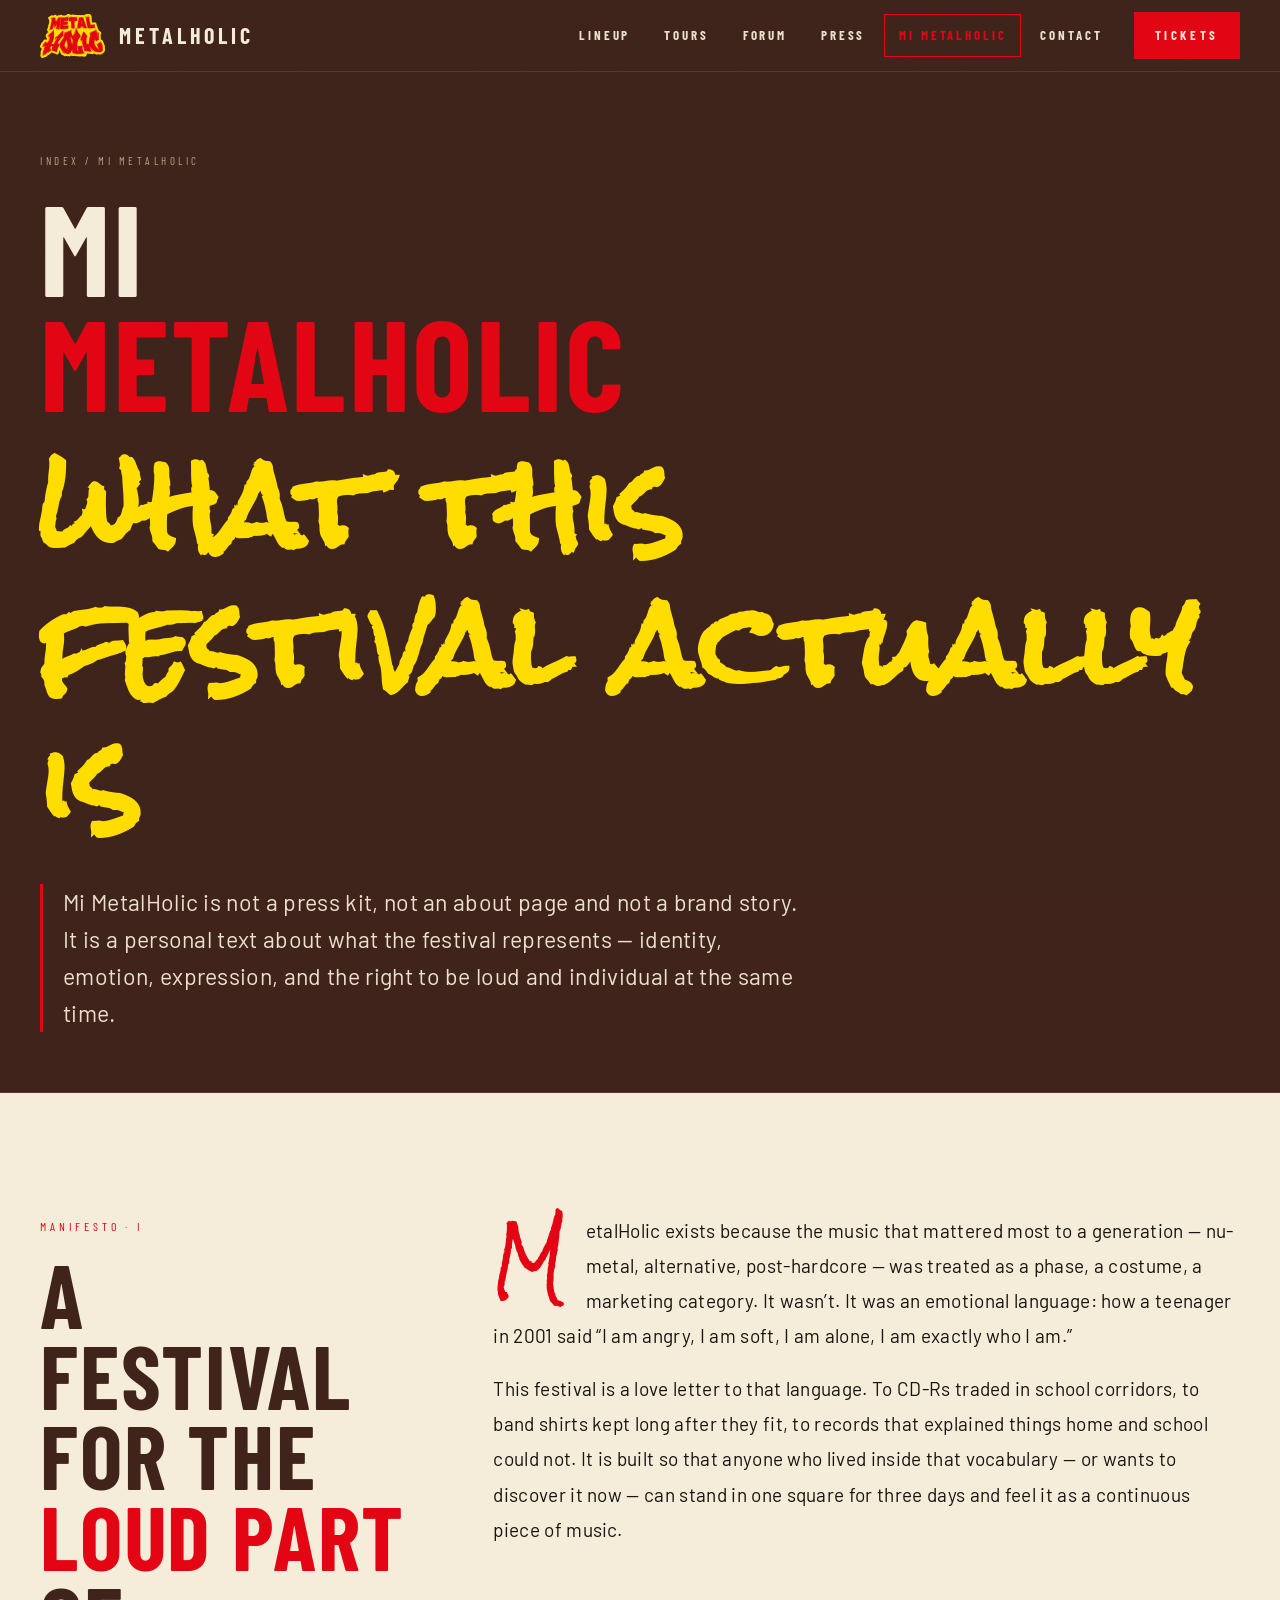
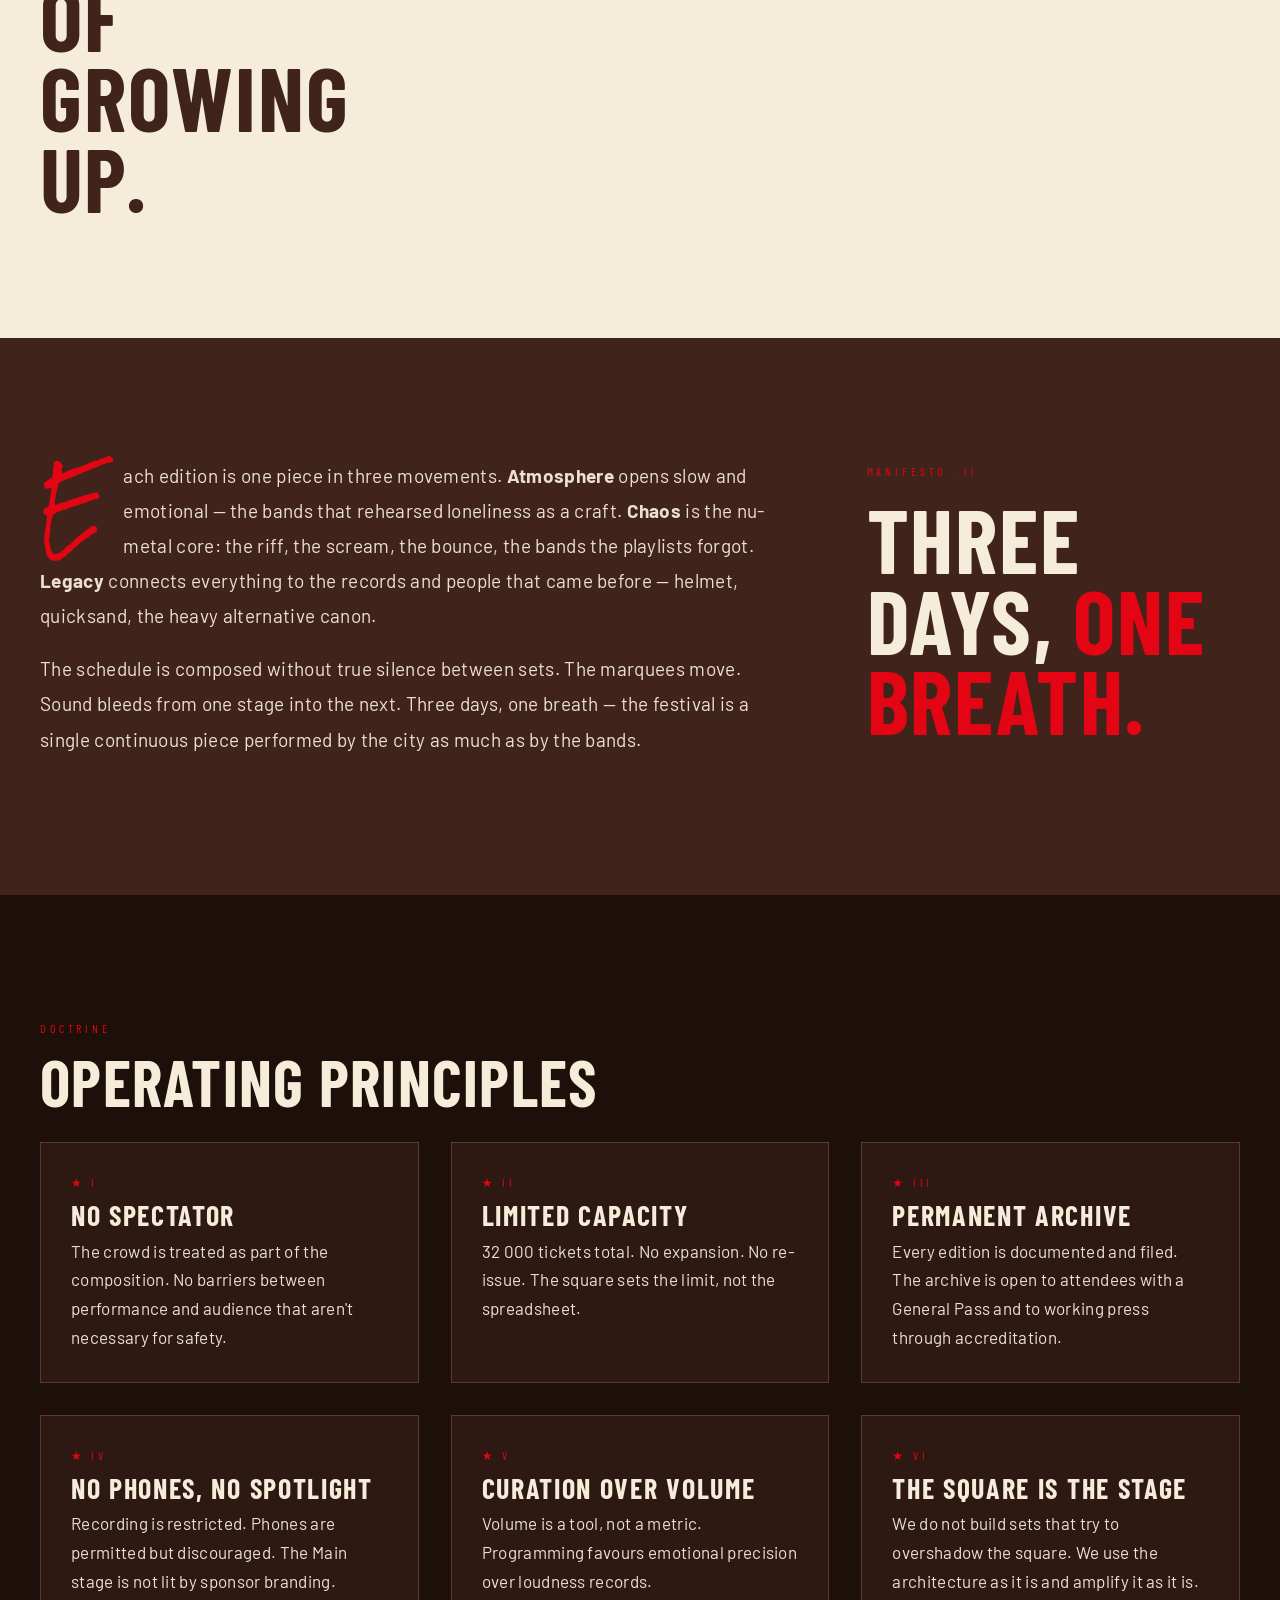
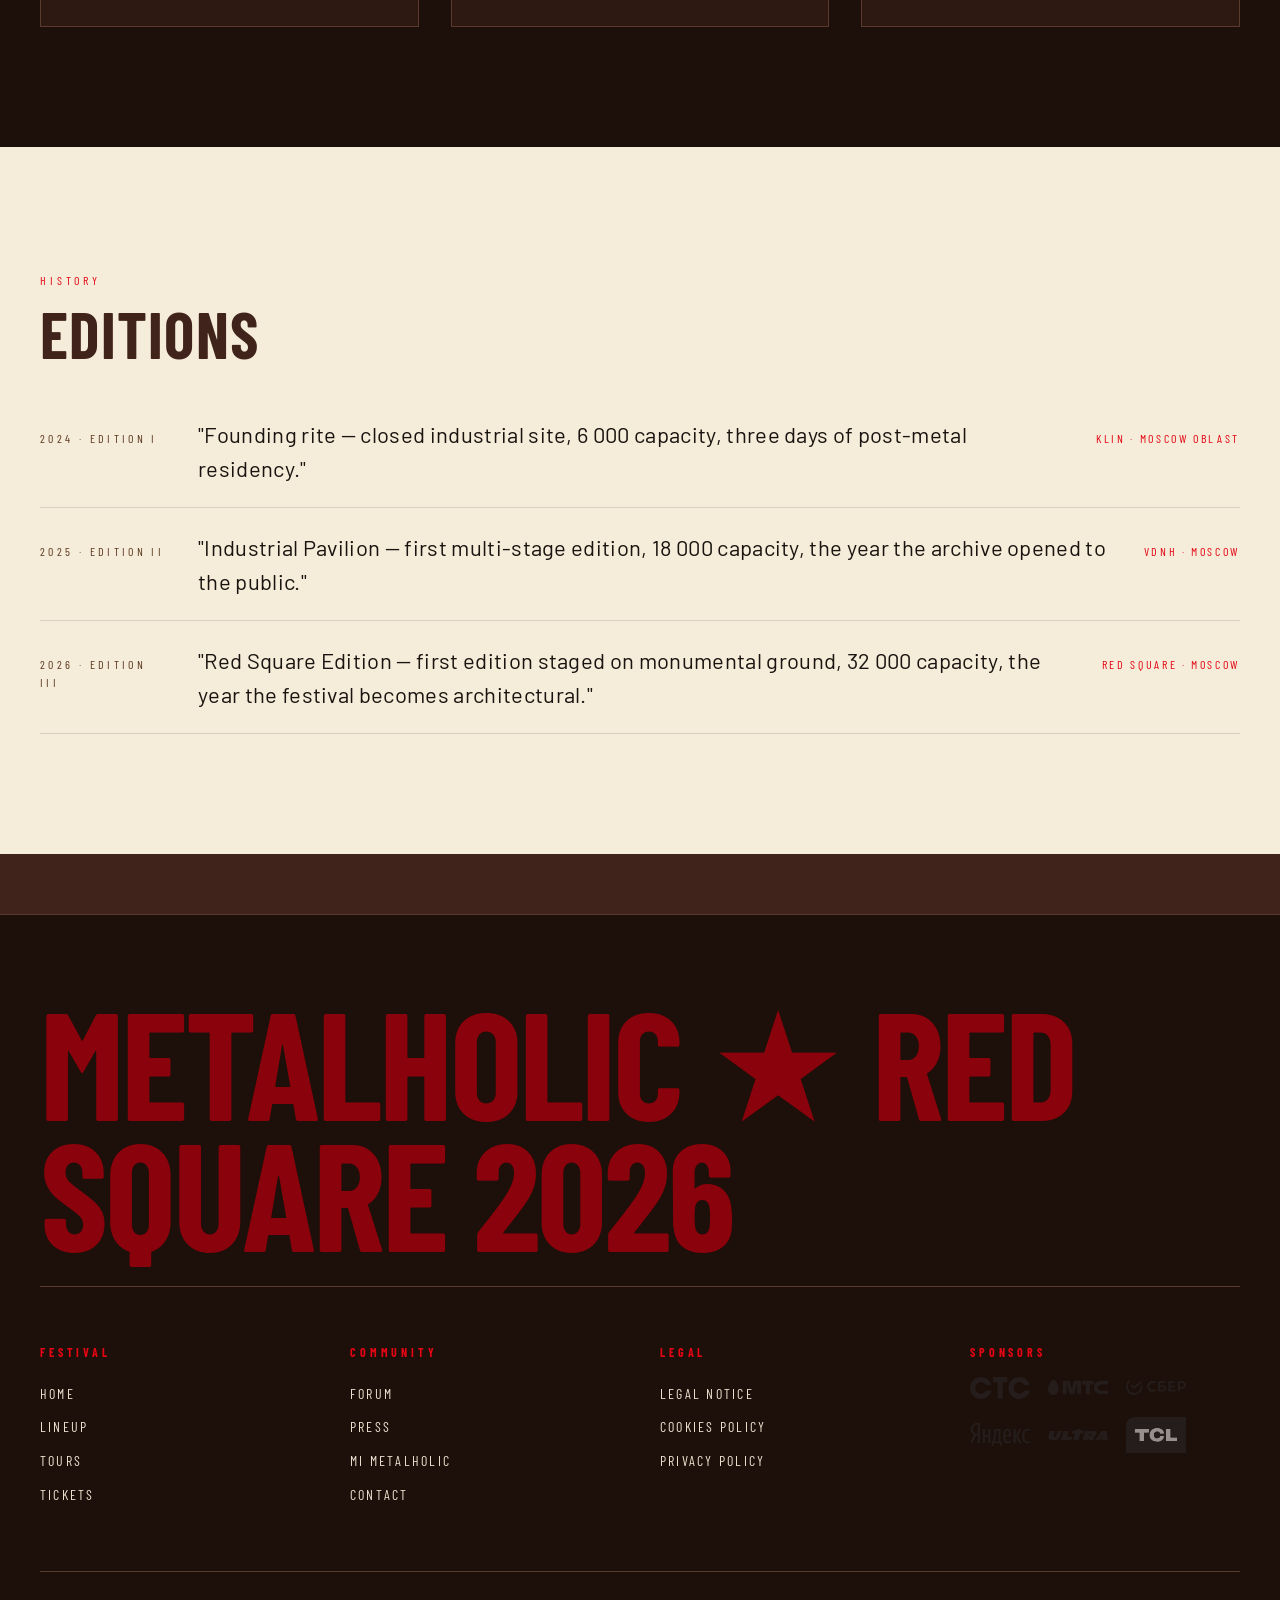
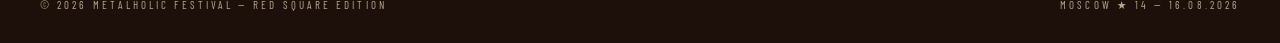
==== commit fb017692: "v2: nu-metal repivot — yellow accent, Rock Salt, exact lineup Re-aim the festival from the Soviet/Re" ====
--- a/about.html
+++ b/about.html
@@ -4,12 +4,12 @@
 <meta charset="UTF-8">
 <meta name="viewport" content="width=device-width, initial-scale=1.0">
 <title>Mi MetalHolic — Festival Philosophy</title>
-<meta name="description" content="The MetalHolic philosophy — a fictional cultural reconstruction through underground metal in Red Square.">
+<meta name="description" content="Mi MetalHolic — what the festival represents: identity, emotion, individuality and a love letter to nu-metal and alternative culture.">
 <link rel="icon" href="assets/logo/logo.svg" type="image/svg+xml">
 <link rel="stylesheet" href="styles.css">
 <link rel="preconnect" href="https://fonts.googleapis.com">
 <link rel="preconnect" href="https://fonts.gstatic.com" crossorigin>
-<link href="https://fonts.googleapis.com/css2?family=Barlow+Condensed:wght@300;400;500;700&family=Instrument+Serif&display=swap" rel="stylesheet">
+<link href="https://fonts.googleapis.com/css2?family=Barlow:wght@300;400;500;700&family=Barlow+Condensed:wght@300;400;500;700&family=Rock+Salt&display=swap" rel="stylesheet">
 </head>
 <body>
 
@@ -32,9 +32,9 @@
 
 <section class="page-head">
   <div class="container">
-    <div class="crumbs">Index / Mi MetalHolic / Manifesto</div>
-    <h1>Mi<br><span class="accent">MetalHolic</span></h1>
-    <p class="lede">Not a festival. A fictional cultural reconstruction. A monument that breathes for three days a year. An archive that refuses to behave like one.</p>
+    <div class="crumbs">Index / Mi MetalHolic</div>
+    <h1>Mi<br><span class="accent">MetalHolic</span><span class="accent-script" style="display:block; margin-top:18px">what this festival actually is</span></h1>
+    <p class="lede">Mi MetalHolic is not a press kit, not an about page and not a brand story. It is a personal text about what the festival represents — identity, emotion, expression, and the right to be loud and individual at the same time.</p>
   </div>
 </section>
 
@@ -42,11 +42,11 @@
   <div class="container editorial">
     <div class="editorial-title">
       <span class="eyebrow">Manifesto · I</span>
-      <h2>We do not produce <span class="accent">events.</span><br>We document <span class="accent">conditions.</span></h2>
+      <h2>A festival for the <span class="accent">loud part</span> of growing up.</h2>
     </div>
     <div class="editorial-body capitular">
-      <p>MetalHolic is constructed as a hybrid between festival, archive and museum exhibition. The Red Square edition is not a tourist programme — it is a fictional reconstruction of collective memory, written in the language of underground metal. Every artist on the bill is a witness; every member of the audience is an instrument inside a spatial composition.</p>
-      <p>The festival exists because Moscow's monumental architecture continues to broadcast its history regardless of who listens. We are not adding to that broadcast. We are choosing — for three days a year — to listen to it more carefully, and louder.</p>
+      <p>MetalHolic exists because the music that mattered most to a generation — nu-metal, alternative, post-hardcore — was treated as a phase, a costume, a marketing category. It wasn’t. It was an emotional language: how a teenager in 2001 said “I am angry, I am soft, I am alone, I am exactly who I am.”</p>
+      <p>This festival is a love letter to that language. To CD-Rs traded in school corridors, to band shirts kept long after they fit, to records that explained things home and school could not. It is built so that anyone who lived inside that vocabulary — or wants to discover it now — can stand in one square for three days and feel it as a continuous piece of music.</p>
     </div>
   </div>
 </section>
@@ -54,8 +54,8 @@
 <section class="section section--brown">
   <div class="container editorial flip">
     <div class="editorial-body capitular">
-      <p>Each edition is built around a three-day emotional architecture. <strong>Atmosphere</strong> opens the descent: it is slow, immersive, layered. <strong>Chaos</strong> collapses structure: feedback, repetition, hardcore intensity. <strong>Legacy</strong> closes by returning the audience to the historical body of the genre — drone, doom, post-metal, ritual.</p>
-      <p>The schedule is composed without true silence between sets. The marquees move. The sound bleeds. The square breathes. The festival is one continuous piece in three movements, performed by the city as much as by the artists.</p>
+      <p>Each edition is one piece in three movements. <strong>Atmosphere</strong> opens slow and emotional — the bands that rehearsed loneliness as a craft. <strong>Chaos</strong> is the nu-metal core: the riff, the scream, the bounce, the bands the playlists forgot. <strong>Legacy</strong> connects everything to the records and people that came before — helmet, quicksand, the heavy alternative canon.</p>
+      <p>The schedule is composed without true silence between sets. The marquees move. Sound bleeds from one stage into the next. Three days, one breath — the festival is a single continuous piece performed by the city as much as by the bands.</p>
     </div>
     <div class="editorial-title">
       <span class="eyebrow">Manifesto · II</span>
--- a/styles.css
+++ b/styles.css
@@ -19,24 +19,27 @@
 
 /* ---------- 1. TOKENS ---------- */
 :root {
-  --c-bg:          #0e0907;       /* near black */
-  --c-bg-2:        #14100c;
-  --c-brown:       #2a1c14;       /* dark brown */
-  --c-brown-deep:  #1a110b;
-  --c-brown-mid:   #3d2a1d;
-  --c-paper:       #ece1cf;       /* dirty white */
+  --c-bg:          #40241c;       /* festival brown background */
+  --c-bg-2:        #2e1912;       /* darker brown for cards */
+  --c-brown:       #40241c;       /* alias of bg, for legacy classes */
+  --c-brown-deep:  #1d0f09;       /* near-black brown for hero / footer */
+  --c-brown-mid:   #5a3525;
+  --c-paper:       #f5ecd9;       /* dirty white */
   --c-paper-dim:   #d8c9b0;
-  --c-paper-soft:  #f5ecd9;
-  --c-red:         #8a1416;       /* deep red */
-  --c-red-bright:  #b81f1c;
-  --c-red-burn:    #5b0c0d;
-  --c-text:        #ddd0bb;
-  --c-text-dim:    #8e7d65;
-  --c-line:        #4a3527;
-  --c-line-soft:   #6b513e;
+  --c-paper-soft:  #faf2e2;
+  --c-red:         #e30513;       /* primary energy / emotion */
+  --c-red-bright:  #e30513;
+  --c-red-burn:    #8a020c;
+  --c-yellow:      #ffde00;       /* highlight / attention */
+  --c-yellow-deep: #d4b800;
+  --c-text:        #ece1cf;
+  --c-text-dim:    #b8a78a;
+  --c-line:        #5a3a2c;
+  --c-line-soft:   #7d5e4a;
 
   --f-display: "Barlow Condensed", "Arial Narrow", system-ui, sans-serif;
-  --f-body:    "Instrument Serif", "Times New Roman", Georgia, serif;
+  --f-body:    "Barlow", "Helvetica Neue", system-ui, sans-serif;
+  --f-accent:  "Rock Salt", "Permanent Marker", "Comic Sans MS", cursive;
 
   --max-width: 1280px;
   --gutter:    40px;
@@ -105,16 +108,26 @@
   color: var(--c-red-bright);
   display: inline-block;
 }
+.eyebrow.yellow { color: var(--c-yellow); }
+
+.accent-script {
+  font-family: var(--f-accent);
+  color: var(--c-yellow);
+  font-size: 0.9em;
+  letter-spacing: 0;
+  text-transform: none;
+  line-height: 1.2;
+}
 
 .capitular p:first-of-type::first-letter,
 p.capitular::first-letter,
 .capitular::first-letter {
-  font-family: var(--f-body);
-  font-size: 4.4em;
+  font-family: var(--f-accent);
+  font-size: 3.6em;
   float: left;
-  line-height: 0.85;
-  padding: 6px 12px 0 0;
-  color: var(--c-red-bright);
+  line-height: 0.95;
+  padding: 14px 18px 0 0;
+  color: var(--c-red);
   font-weight: 400;
 }
 
@@ -268,6 +281,25 @@
   font-size: 0.6em;
   letter-spacing: 0.04em;
 }
+.hero-text h1 em::after {
+  content: "";
+  display: block;
+  width: 0.42em;
+  height: 0.07em;
+  background: var(--c-yellow);
+  margin-top: 0.08em;
+}
+.hero-tagline {
+  font-family: var(--f-accent);
+  color: var(--c-yellow);
+  font-size: clamp(16px, 1.4vw, 22px);
+  letter-spacing: 0;
+  text-transform: none;
+  line-height: 1.3;
+  margin-bottom: 14px;
+  display: inline-block;
+  transform: rotate(-2deg);
+}
 .hero-text p {
   font-family: var(--f-body);
   font-size: clamp(18px, 1.6vw, 24px);
@@ -389,6 +421,13 @@
   margin-bottom: 18px;
   display: inline-block;
 }
+.live-card.now .live-tag {
+  background: var(--c-yellow);
+  color: #1a0f08;
+  padding: 4px 10px;
+  letter-spacing: 0.24em;
+}
+.live-card.now { background: var(--c-bg-2); }
 .live-card h3 {
   font-size: 32px;
   color: var(--c-paper);
@@ -462,6 +501,14 @@
   transition: background .2s ease, color .2s ease;
 }
 .artist-card:hover { background: var(--c-red-burn); }
+.artist-card.headline {
+  background: linear-gradient(180deg, rgba(255,222,0,0.10), rgba(227,5,19,0.10));
+  border-left: 3px solid var(--c-yellow);
+}
+.artist-card.headline:hover {
+  background: linear-gradient(180deg, rgba(255,222,0,0.18), rgba(227,5,19,0.20));
+}
+.artist-card.headline .meta { color: var(--c-yellow); }
 .artist-card .name {
   font-family: var(--f-display);
   font-weight: 700;
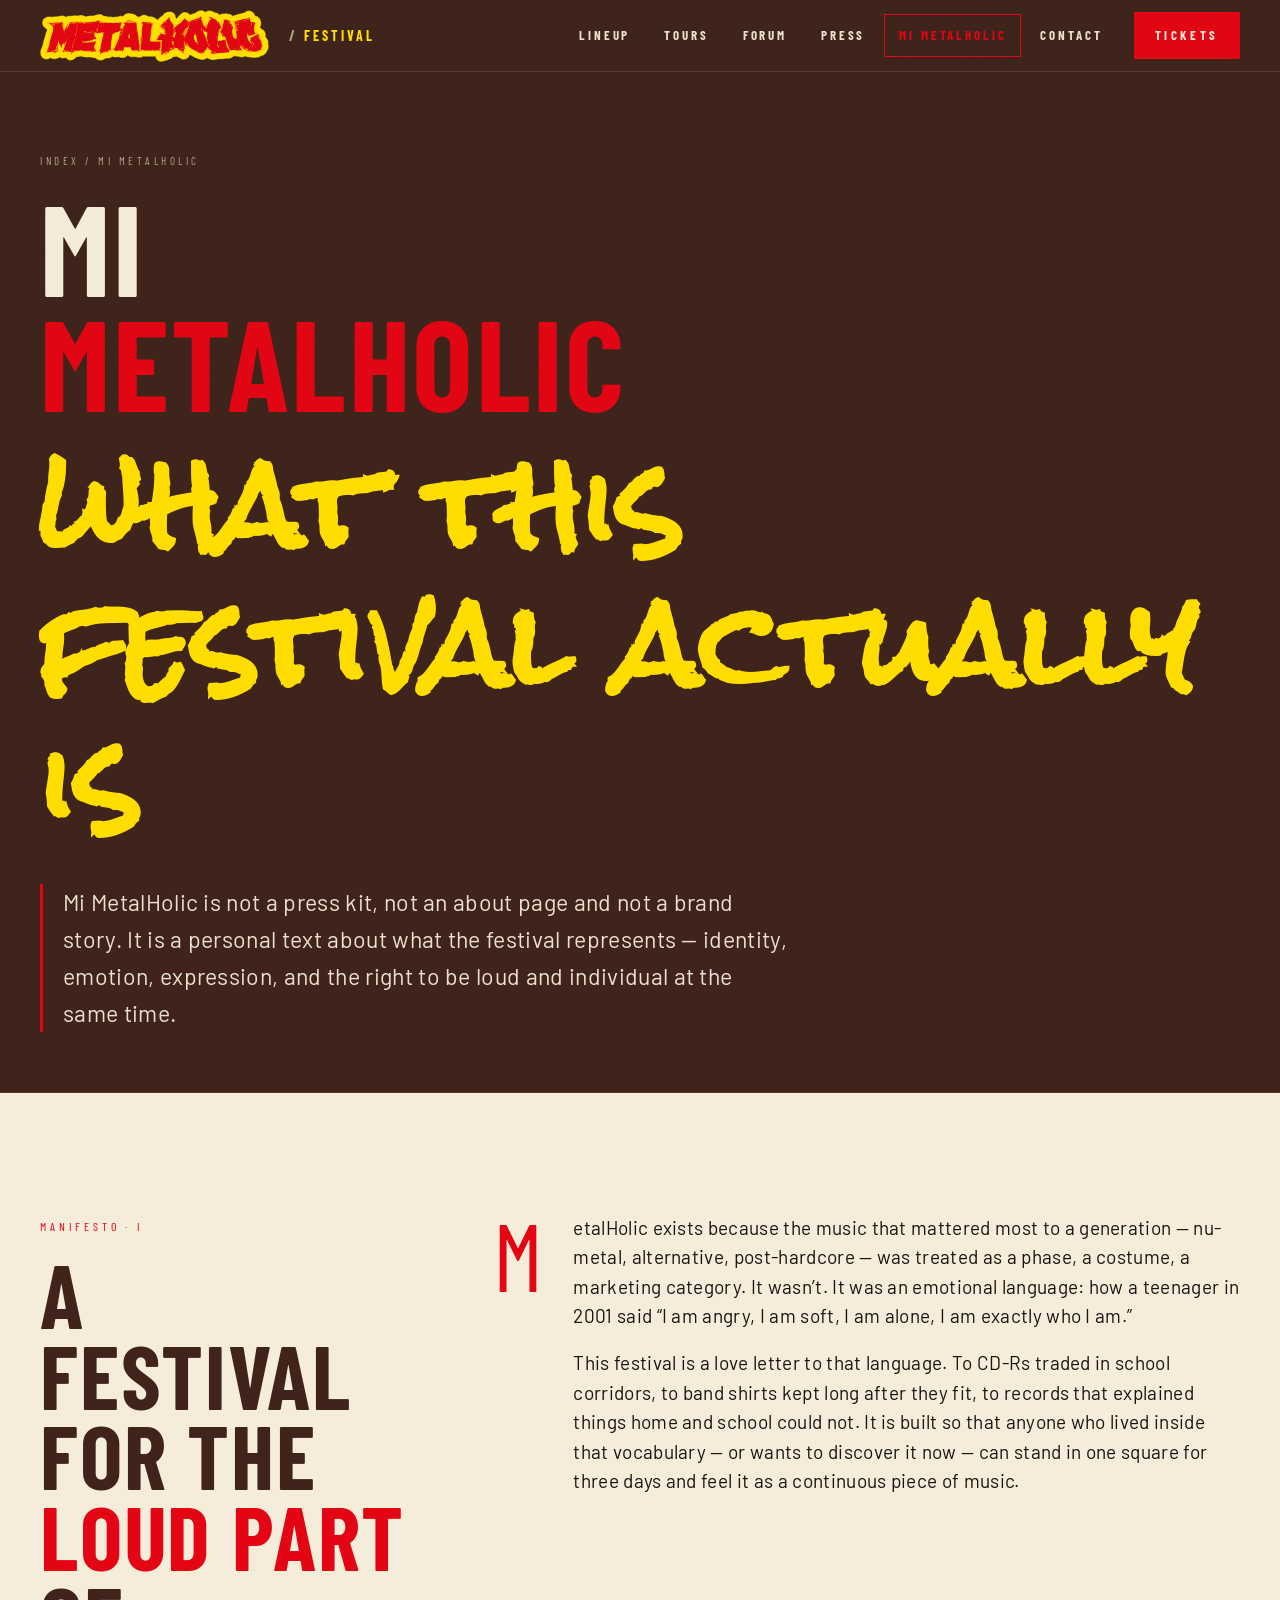
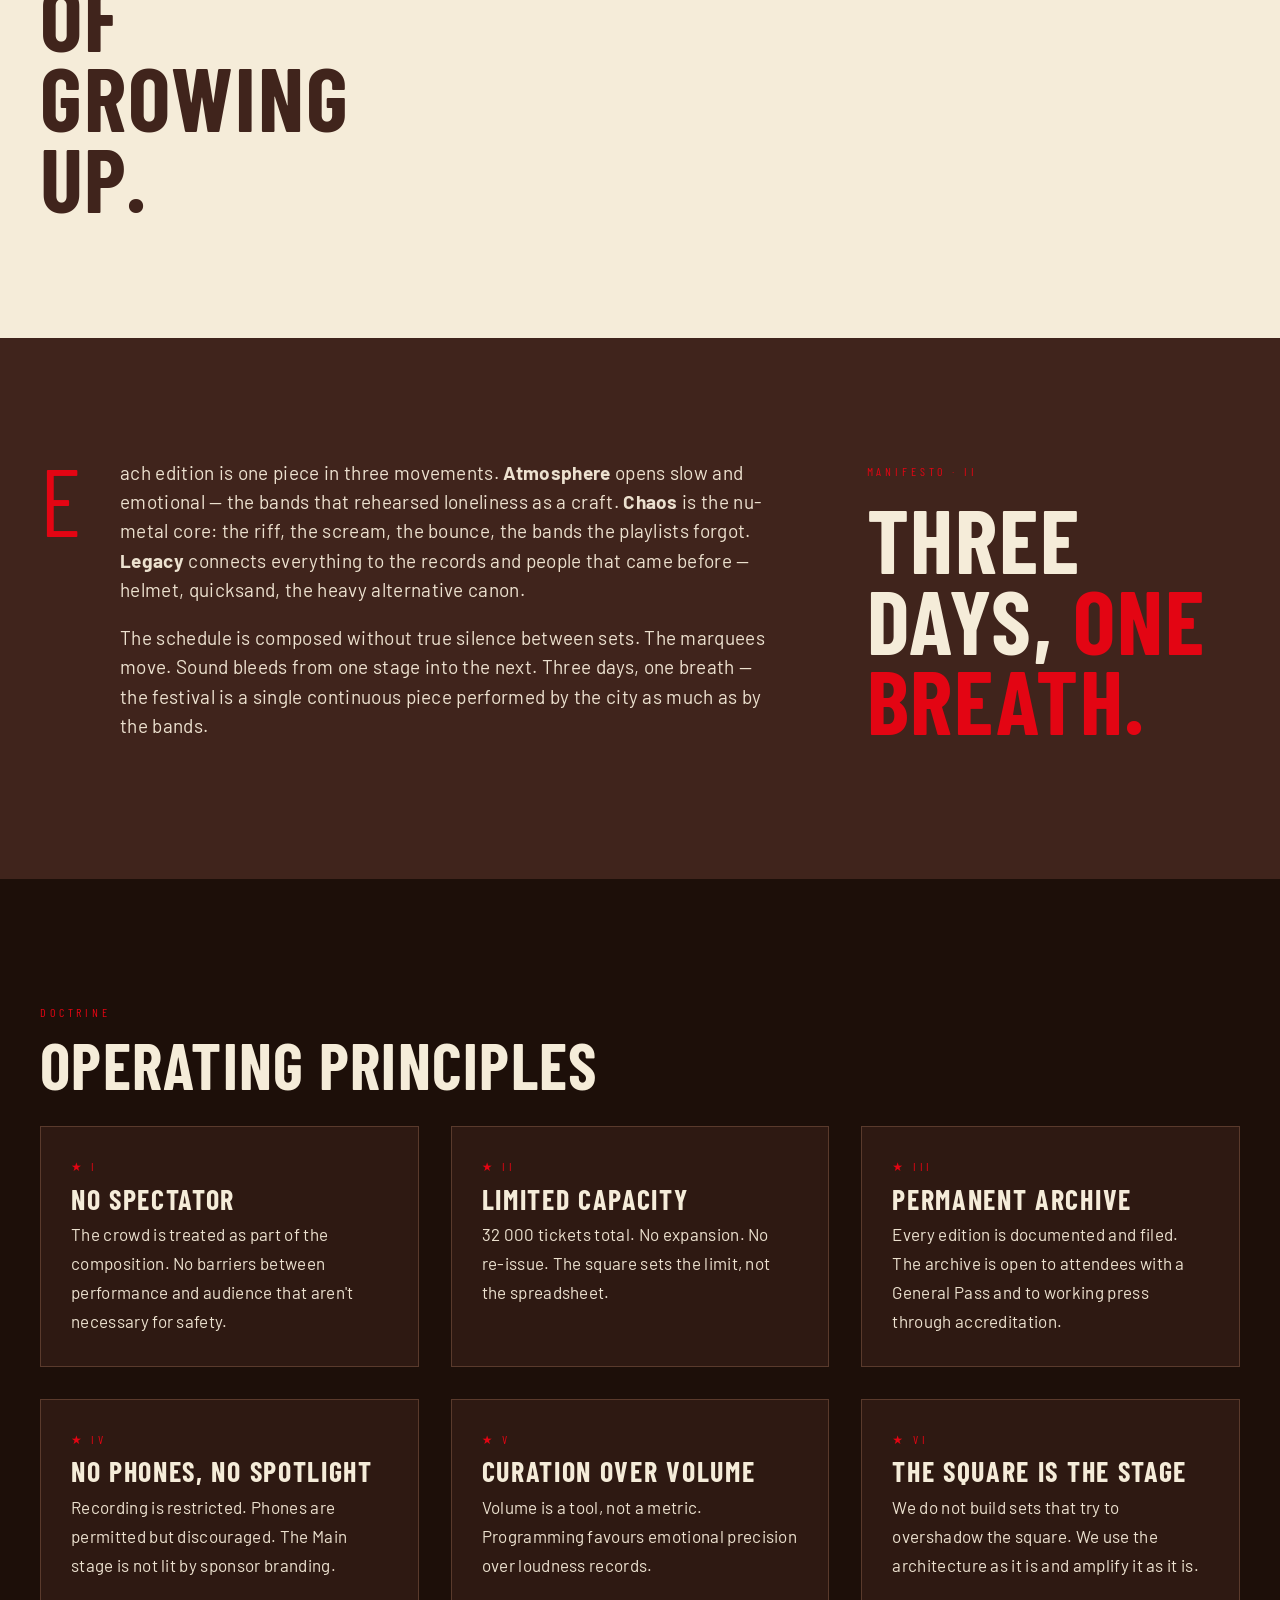
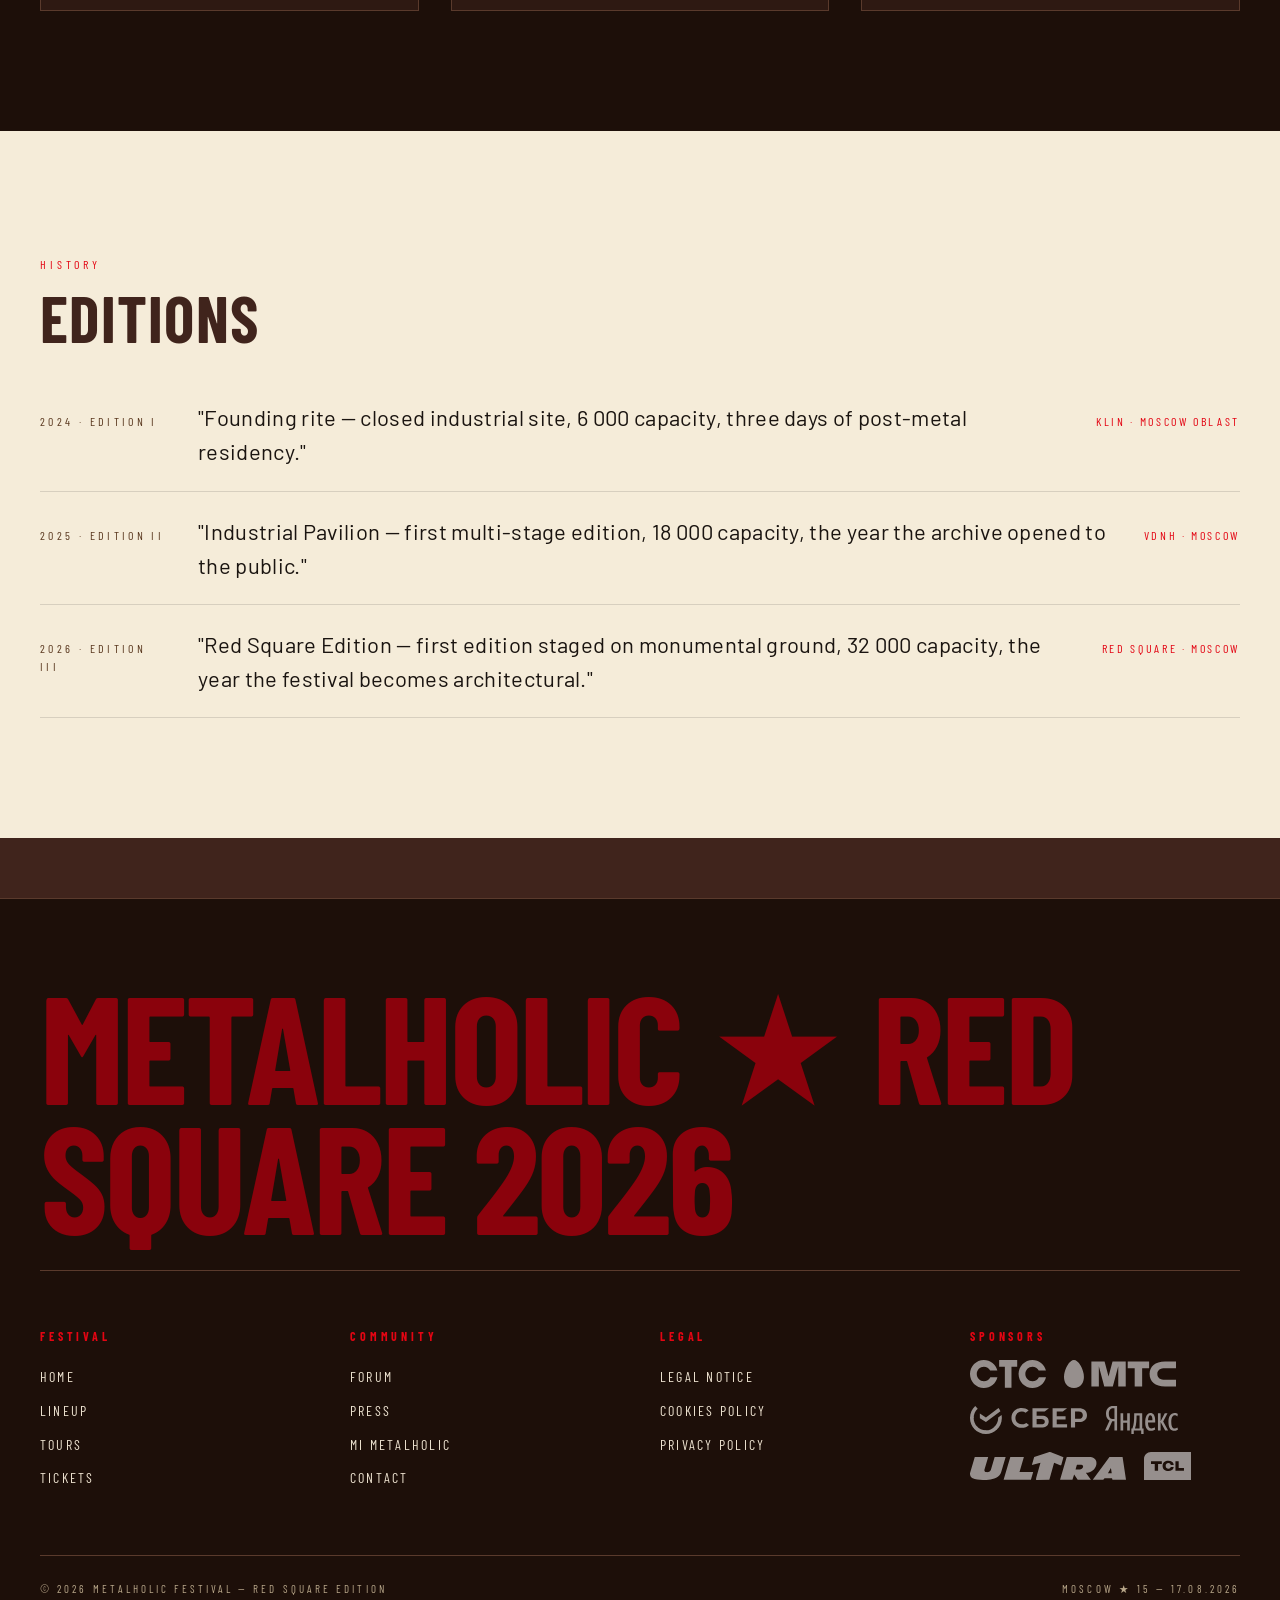
==== commit 3db4c952: "Update" ====
--- a/about.html
+++ b/about.html
@@ -5,19 +5,21 @@
 <meta name="viewport" content="width=device-width, initial-scale=1.0">
 <title>Mi MetalHolic — Festival Philosophy</title>
 <meta name="description" content="Mi MetalHolic — what the festival represents: identity, emotion, individuality and a love letter to nu-metal and alternative culture.">
-<link rel="icon" href="assets/logo/logo.svg" type="image/svg+xml">
+<link rel="icon" href="assets/logo/SVG/MH_Regular.svg" type="image/svg+xml">
 <link rel="stylesheet" href="styles.css">
 <link rel="preconnect" href="https://fonts.googleapis.com">
 <link rel="preconnect" href="https://fonts.gstatic.com" crossorigin>
-<link href="https://fonts.googleapis.com/css2?family=Barlow:wght@300;400;500;700&family=Barlow+Condensed:wght@300;400;500;700&family=Rock+Salt&display=swap" rel="stylesheet">
+<link href="https://fonts.googleapis.com/css2?family=Barlow:wght@400;500;700&family=Barlow+Condensed:wght@300;400;500;700&family=Rock+Salt&display=swap" rel="stylesheet">
 </head>
 <body>
 
 <header class="header">
-  <a href="index.html" class="logo">
-    <img src="assets/logo/logo.svg" alt="MetalHolic Festival">
-    <span class="logo-word">MetalHolic</span>
-  </a>
+  <div class="header-left">
+    <a class="logo" href="index.html">
+      <img src="assets/logo/SVG/Secondary_Horizontal.svg" alt="MetalHolic Festival">
+    </a>
+    <button class="menu-btn" id="menuBtn" aria-label="Open menu">Festival</button>
+  </div>
   <button class="menu-toggle" id="menuToggle" aria-label="Open menu">≡</button>
   <nav class="nav" id="navMenu">
     <a href="lineup.html">Lineup</a>
@@ -29,6 +31,49 @@
     <a href="tickets.html" class="ticket-btn">Tickets</a>
   </nav>
 </header>
+
+<div class="fullscreen-menu" id="fullscreenMenu">
+  <button class="fullscreen-close" id="fullscreenClose" aria-label="Close menu">✕</button>
+  <nav class="fullscreen-nav">
+    <div class="fs-category">
+      <span class="fs-cat-head"><span class="slash">/</span>Festival</span>
+      <div class="fs-cat-items">
+        <a href="index.html">Home</a>
+        <a href="lineup.html">Lineup</a>
+        <a href="tours.html">Tours</a>
+        <a href="tickets.html">Tickets</a>
+      </div>
+    </div>
+    <div class="fs-category">
+      <span class="fs-cat-head"><span class="slash">/</span>Community</span>
+      <div class="fs-cat-items">
+        <a href="forum.html">Forum</a>
+        <a href="press.html">Press</a>
+        <a href="about.html">Mi MetalHolic</a>
+        <a href="contact.html">Contact</a>
+      </div>
+    </div>
+    <div class="fs-category">
+      <span class="fs-cat-head"><span class="slash">/</span>Legal</span>
+      <div class="fs-cat-items">
+        <a href="legal-notice.html">Legal Notice</a>
+        <a href="cookies.html">Cookies Policy</a>
+        <a href="privacy.html">Privacy Policy</a>
+      </div>
+    </div>
+  </nav>
+  <div class="fullscreen-sponsors">
+    <span class="fullscreen-label">Partners</span>
+    <div class="sponsors">
+      <img src="assets/logo/BLANCO/SVG/STS_Blanco.svg" alt="STS">
+      <img src="assets/logo/BLANCO/SVG/MTS_Blanco.svg" alt="MTS">
+      <img src="assets/logo/BLANCO/SVG/SBER_Blanco.svg" alt="Sber">
+      <img src="assets/logo/BLANCO/SVG/YANDEX_Blanco.svg" alt="Yandex">
+      <img src="assets/logo/BLANCO/SVG/ULTRA_Blanco.svg" alt="Ultra">
+      <img src="assets/logo/BLANCO/SVG/TCL_Blanco.svg" alt="TCL">
+    </div>
+  </div>
+</div>
 
 <section class="page-head">
   <div class="container">
@@ -134,15 +179,15 @@
       <div class="footer-column"><h4>Legal</h4><a href="legal-notice.html">Legal Notice</a><a href="cookies.html">Cookies Policy</a><a href="privacy.html">Privacy Policy</a></div>
       <div class="footer-column"><h4>Sponsors</h4>
         <div class="sponsors">
-          <img src="assets/sponsors/sts.svg" alt="STS"><img src="assets/sponsors/mts.svg" alt="MTS">
-          <img src="assets/sponsors/sber.svg" alt="Sber"><img src="assets/sponsors/yandex.svg" alt="Yandex">
-          <img src="assets/sponsors/ultra.svg" alt="Ultra"><img src="assets/sponsors/tcl.svg" alt="TCL">
+          <img src="assets/logo/BLANCO/SVG/STS_Blanco.svg" alt="STS"><img src="assets/logo/BLANCO/SVG/MTS_Blanco.svg" alt="MTS">
+          <img src="assets/logo/BLANCO/SVG/SBER_Blanco.svg" alt="Sber"><img src="assets/logo/BLANCO/SVG/YANDEX_Blanco.svg" alt="Yandex">
+          <img src="assets/logo/BLANCO/SVG/ULTRA_Blanco.svg" alt="Ultra"><img src="assets/logo/BLANCO/SVG/TCL_Blanco.svg" alt="TCL">
         </div>
       </div>
     </div>
     <div class="footer-bottom">
       <span>© 2026 MetalHolic Festival — Red Square Edition</span>
-      <span>Moscow ★ 14 — 16.08.2026</span>
+      <span>Moscow ★ 15 — 17.08.2026</span>
     </div>
   </div>
 </footer>
--- a/styles.css
+++ b/styles.css
@@ -30,7 +30,7 @@
   --c-red:         #e30513;       /* primary energy / emotion */
   --c-red-bright:  #e30513;
   --c-red-burn:    #8a020c;
-  --c-yellow:      #ffde00;       /* highlight / attention */
+  --c-yellow:      #ffde00;       /* primary — highlight / attention */
   --c-yellow-deep: #d4b800;
   --c-text:        #ece1cf;
   --c-text-dim:    #b8a78a;
@@ -38,7 +38,7 @@
   --c-line-soft:   #7d5e4a;
 
   --f-display: "Barlow Condensed", "Arial Narrow", system-ui, sans-serif;
-  --f-body:    "Barlow", "Helvetica Neue", system-ui, sans-serif;
+  --f-body:    "Barlow", "Helvetica Neue", Arial, sans-serif;
   --f-accent:  "Rock Salt", "Permanent Marker", "Comic Sans MS", cursive;
 
   --max-width: 1280px;
@@ -98,7 +98,7 @@
 h3 { font-size: clamp(20px, 2.4vw, 28px); letter-spacing: 0.06em; }
 h4 { font-size: 14px; letter-spacing: 0.18em; }
 
-p  { font-family: var(--f-body); font-size: 18px; line-height: 1.7; color: var(--c-text); }
+p  { font-family: var(--f-body); font-size: 18px; line-height: 1.55; color: var(--c-text); text-wrap: pretty; }
 
 .eyebrow {
   font-family: var(--f-display);
@@ -119,16 +119,19 @@
   line-height: 1.2;
 }
 
-.capitular p:first-of-type::first-letter,
-p.capitular::first-letter,
-.capitular::first-letter {
-  font-family: var(--f-accent);
-  font-size: 3.6em;
+.capitular {
+  padding-left: 80px;
+  position: relative;
+}
+.capitular p:first-of-type::first-letter {
+  font-family: var(--f-display);
+  font-weight: 400;
+  font-size: 96px;
   float: left;
-  line-height: 0.95;
-  padding: 14px 18px 0 0;
-  color: var(--c-red);
-  font-weight: 400;
+  line-height: 0.85;
+  margin-left: -80px;
+  color: var(--c-red-bright);
+  text-transform: uppercase;
 }
 
 .rule {
@@ -179,18 +182,35 @@
 .logo {
   display: flex;
   align-items: center;
-  gap: 14px;
-  text-decoration: none;
-  color: var(--c-paper);
-}
-.logo img { height: 44px; width: auto; filter: drop-shadow(0 0 0 transparent); }
-.logo .logo-word {
-  font-family: var(--f-display);
-  font-weight: 700;
-  font-size: 22px;
-  letter-spacing: 0.18em;
-  text-transform: uppercase;
-}
+  background: none;
+  border: none;
+  padding: 0;
+  color: var(--c-paper);
+}
+.logo img { height: 52px; width: auto; transition: opacity .2s ease; }
+.logo:hover img { opacity: .6; }
+
+.header-left {
+  display: flex;
+  align-items: center;
+  gap: 0;
+}
+.menu-btn {
+  font-family: var(--f-display);
+  font-weight: 700;
+  font-size: 14px;
+  letter-spacing: 0.22em;
+  text-transform: uppercase;
+  color: var(--c-yellow);
+  background: none;
+  border: none;
+  cursor: pointer;
+  padding: 10px 14px;
+  margin-left: 6px;
+  transition: color .2s ease;
+}
+.menu-btn::before { content: "/"; margin-right: 6px; color: var(--c-text-dim); }
+.menu-btn:hover { color: var(--c-paper); }
 
 .nav { display: flex; align-items: center; gap: 4px; }
 .nav a {
@@ -233,29 +253,121 @@
   font-family: var(--f-display);
 }
 
+/* ---------- 5B. FULLSCREEN MENU ---------- */
+.fullscreen-menu {
+  position: fixed;
+  inset: 0;
+  z-index: 9997;
+  background: var(--c-brown-deep);
+  display: flex;
+  flex-direction: column;
+  justify-content: center;
+  align-items: center;
+  opacity: 0;
+  pointer-events: none;
+  transition: opacity .35s ease;
+}
+.fullscreen-menu.active {
+  opacity: 1;
+  pointer-events: auto;
+}
+.fullscreen-close {
+  position: absolute;
+  top: 20px;
+  right: var(--gutter);
+  width: 44px;
+  height: 44px;
+  background: none;
+  border: 1px solid var(--c-line);
+  color: var(--c-paper);
+  font-size: 22px;
+  cursor: pointer;
+  display: grid;
+  place-items: center;
+  font-family: var(--f-display);
+  transition: border-color .2s ease, color .2s ease;
+}
+.fullscreen-close:hover { border-color: var(--c-red); color: var(--c-red-bright); }
+.fullscreen-nav {
+  display: flex;
+  flex-direction: column;
+  align-items: center;
+  gap: 36px;
+  padding: 40px 0;
+  overflow-y: auto;
+  -webkit-overflow-scrolling: touch;
+}
+.fullscreen-nav .fs-category {
+  display: flex;
+  flex-direction: column;
+  align-items: center;
+  gap: 6px;
+}
+.fullscreen-nav .fs-cat-head {
+  font-family: var(--f-display);
+  font-weight: 700;
+  font-size: clamp(36px, 5vw, 64px);
+  text-transform: uppercase;
+  letter-spacing: 0.16em;
+  color: var(--c-paper);
+  line-height: 1.1;
+}
+.fullscreen-nav .fs-cat-head .slash {
+  color: var(--c-yellow);
+  margin-right: 6px;
+  display: inline-block;
+}
+.fullscreen-nav .fs-cat-items {
+  display: flex;
+  flex-direction: column;
+  align-items: center;
+  gap: 2px;
+}
+.fullscreen-nav .fs-cat-items a {
+  font-family: var(--f-display);
+  font-weight: 500;
+  font-size: clamp(14px, 1.4vw, 18px);
+  text-transform: uppercase;
+  letter-spacing: 0.28em;
+  color: var(--c-text-dim);
+  text-decoration: none;
+  transition: color .2s ease;
+}
+.fullscreen-nav .fs-cat-items a:hover { color: var(--c-paper-dim); }
+.fullscreen-nav .fs-cat-items a::before {
+  content: "—";
+  color: var(--c-line-soft);
+  margin-right: 6px;
+}
+.fullscreen-label {
+  font-family: var(--f-display);
+  font-size: 10px;
+  letter-spacing: 0.28em;
+  text-transform: uppercase;
+  color: var(--c-text-dim);
+  display: block;
+  text-align: center;
+  margin-bottom: 16px;
+}
+.fullscreen-sponsors { text-align: center; }
+.fullscreen-sponsors .sponsors { justify-content: center; }
+.fullscreen-sponsors .sponsors img,
+.footer .sponsors img { height: 28px; width: auto; opacity: .55; transition: opacity .2s ease; }
+.fullscreen-sponsors .sponsors img:hover,
+.footer .sponsors img:hover { opacity: 1; }
+
 /* ---------- 6. HERO ---------- */
 .hero {
   margin-top: var(--header-h);
-  height: calc(100vh - var(--header-h));
-  min-height: 620px;
   position: relative;
-  overflow: hidden;
   background: var(--c-brown-deep);
 }
 .hero img {
   width: 100%;
-  height: 100%;
-  object-fit: cover;
-  opacity: 0.55;
-  filter: contrast(1.15) saturate(0.85) brightness(0.85);
-}
-.hero-overlay {
-  position: absolute; inset: 0;
-  background:
-    radial-gradient(ellipse at 30% 30%, rgba(184,31,28,0.18), transparent 55%),
-    linear-gradient(180deg, rgba(14,9,7,0.05) 0%, rgba(14,9,7,0.85) 80%, var(--c-bg) 100%);
-  z-index: 1;
-}
+  height: auto;
+  display: block;
+}
+.hero-overlay { display: none; }
 .hero-text {
   position: absolute;
   left: var(--gutter);
@@ -385,9 +497,10 @@
 .editorial-body p {
   font-family: var(--f-body);
   font-size: 19px;
-  line-height: 1.85;
+  line-height: 1.55;
   color: var(--c-text);
   margin-bottom: 18px;
+  text-wrap: pretty;
 }
 .section--paper .editorial-body p { color: #1a1410; }
 
@@ -525,6 +638,27 @@
   color: var(--c-text-dim);
 }
 
+.artists-grid {
+  display: grid;
+  grid-template-columns: repeat(4, 1fr);
+  gap: 0;
+  border-top: 1px solid var(--c-line);
+  margin-bottom: 60px;
+}
+.artist-grid-item {
+  padding: 14px 16px;
+  border-bottom: 1px solid var(--c-line);
+  border-right: 1px solid var(--c-line);
+  font-family: var(--f-display);
+  font-weight: 700;
+  font-size: 15px;
+  letter-spacing: 0.06em;
+  text-transform: uppercase;
+  color: var(--c-paper);
+  transition: background .2s ease, color .2s ease;
+}
+.artist-grid-item:hover { background: var(--c-red-burn); }
+
 /* legacy `.artists span` chips kept for any old markup */
 .artists { display: flex; flex-wrap: wrap; gap: 8px; margin: 24px 0; }
 .artists span {
@@ -539,6 +673,423 @@
   background: transparent;
 }
 .artists span:hover { background: var(--c-red); border-color: var(--c-red); color: var(--c-paper); }
+
+/* ---------- 8B. AGENDA / TIMETABLE / NEWS BAND (Primavera-inspired) ---------- */
+
+/* Filter chips — colored outline pills */
+.chip-row {
+  display: flex;
+  flex-wrap: wrap;
+  gap: 10px;
+  align-items: center;
+}
+.filter-chip {
+  display: inline-flex;
+  align-items: center;
+  gap: 6px;
+  padding: 6px 14px;
+  border-radius: 999px;
+  border: 1.5px solid var(--c-line-soft);
+  font-family: var(--f-display);
+  font-weight: 700;
+  font-size: 11px;
+  letter-spacing: 0.18em;
+  text-transform: uppercase;
+  color: var(--c-paper-dim);
+  background: transparent;
+  cursor: pointer;
+  transition: border-color .2s ease, color .2s ease, background .2s ease;
+}
+.filter-chip:hover { color: var(--c-paper); }
+.filter-chip.is-active { color: var(--c-bg); background: var(--c-yellow); border-color: var(--c-yellow); }
+.filter-chip.atmos { border-color: #8a7a5e; color: #d8c79b; }
+.filter-chip.atmos.is-active { background: #d8c79b; border-color: #d8c79b; color: var(--c-bg); }
+.filter-chip.chaos { border-color: var(--c-red); color: var(--c-red-bright); }
+.filter-chip.chaos.is-active { background: var(--c-red); border-color: var(--c-red); color: var(--c-paper); }
+.filter-chip.legacy { border-color: var(--c-yellow); color: var(--c-yellow); }
+.filter-chip.legacy.is-active { background: var(--c-yellow); border-color: var(--c-yellow); color: var(--c-bg); }
+
+/* Agenda block — monthly grid + next events feed */
+.agenda-block {
+  display: grid;
+  grid-template-columns: 1.05fr 1fr;
+  gap: 60px;
+  align-items: start;
+}
+.agenda-block .col-label {
+  font-family: var(--f-display);
+  font-size: 11px;
+  letter-spacing: 0.32em;
+  text-transform: uppercase;
+  color: var(--c-paper-dim);
+  margin-bottom: 14px;
+}
+
+.calendar {
+  background: var(--c-bg-2);
+  border: 1px solid var(--c-line);
+  padding: 22px;
+}
+.calendar-head {
+  display: flex;
+  align-items: center;
+  justify-content: space-between;
+  margin-bottom: 18px;
+  font-family: var(--f-display);
+  text-transform: uppercase;
+  letter-spacing: 0.22em;
+  font-size: 13px;
+  color: var(--c-paper);
+}
+.calendar-head button {
+  border: 1px solid var(--c-line);
+  background: transparent;
+  color: var(--c-paper);
+  width: 28px;
+  height: 28px;
+  cursor: pointer;
+  font-size: 14px;
+  line-height: 1;
+}
+.calendar-head button:hover { border-color: var(--c-red); color: var(--c-red-bright); }
+
+.calendar-grid {
+  display: grid;
+  grid-template-columns: repeat(7, 1fr);
+  gap: 4px;
+}
+.calendar-grid .dow {
+  font-family: var(--f-display);
+  font-size: 10px;
+  letter-spacing: 0.22em;
+  text-transform: uppercase;
+  color: var(--c-paper-dim);
+  text-align: center;
+  padding: 8px 0 6px;
+}
+.calendar-grid .day {
+  aspect-ratio: 1 / 1;
+  border: 1px solid var(--c-line);
+  position: relative;
+  padding: 6px;
+  display: flex;
+  flex-direction: column;
+  justify-content: space-between;
+  background: transparent;
+  cursor: default;
+  transition: border-color .2s ease, background .2s ease;
+}
+.calendar-grid .day.empty { border-color: transparent; }
+.calendar-grid .day .num {
+  font-family: var(--f-display);
+  font-weight: 700;
+  font-size: 13px;
+  color: var(--c-text);
+  letter-spacing: 0;
+}
+.calendar-grid .day.is-festival {
+  background: rgba(227, 5, 19, 0.06);
+  border-color: var(--c-red);
+}
+.calendar-grid .day.is-festival .num { color: var(--c-paper); }
+.calendar-grid .day.is-today {
+  outline: 2px solid var(--c-yellow);
+  outline-offset: -2px;
+}
+.calendar-grid .day:hover { border-color: var(--c-paper-dim); }
+.calendar-grid .day .dots {
+  display: flex;
+  gap: 3px;
+  flex-wrap: wrap;
+}
+.calendar-grid .day .dot {
+  width: 6px;
+  height: 6px;
+  border-radius: 50%;
+  background: var(--c-paper-dim);
+}
+.calendar-grid .day .dot.atmos  { background: #d8c79b; }
+.calendar-grid .day .dot.chaos  { background: var(--c-red-bright); }
+.calendar-grid .day .dot.legacy { background: var(--c-yellow); }
+
+/* Next events feed (right column of agenda block) */
+.feed-pin {
+  display: flex;
+  align-items: baseline;
+  gap: 14px;
+  margin-bottom: 18px;
+}
+.feed-pin .pin-num {
+  font-family: var(--f-display);
+  font-weight: 700;
+  font-size: 56px;
+  line-height: 0.9;
+  color: var(--c-paper);
+}
+.feed-pin .pin-mon {
+  font-family: var(--f-display);
+  font-size: 11px;
+  letter-spacing: 0.3em;
+  text-transform: uppercase;
+  color: var(--c-paper-dim);
+}
+.feed-pin .pin-year {
+  font-family: var(--f-display);
+  font-size: 11px;
+  letter-spacing: 0.3em;
+  color: var(--c-text-dim);
+}
+.event-feed { display: grid; gap: 14px; }
+.event-card {
+  background: var(--c-bg-2);
+  border: 1px solid var(--c-line);
+  padding: 18px 20px;
+  display: grid;
+  grid-template-columns: 1fr auto;
+  gap: 8px 16px;
+  align-items: start;
+}
+.event-card .type-pill {
+  grid-column: 1 / -1;
+  font-family: var(--f-display);
+  font-size: 10px;
+  font-weight: 700;
+  letter-spacing: 0.22em;
+  text-transform: uppercase;
+  padding: 4px 10px;
+  border-radius: 3px;
+  width: max-content;
+}
+.event-card .type-pill.atmos  { background: #d8c79b; color: var(--c-bg); }
+.event-card .type-pill.chaos  { background: var(--c-red); color: var(--c-paper); }
+.event-card .type-pill.legacy { background: var(--c-yellow); color: var(--c-bg); }
+.event-card .event-title {
+  font-family: var(--f-display);
+  font-size: 22px;
+  font-weight: 700;
+  text-transform: uppercase;
+  color: var(--c-paper);
+  line-height: 1.1;
+}
+.event-card .event-meta {
+  font-family: var(--f-display);
+  font-size: 12px;
+  letter-spacing: 0.22em;
+  text-transform: uppercase;
+  color: var(--c-text-dim);
+}
+.event-card .event-loc {
+  grid-column: 1 / -1;
+  font-family: var(--f-body);
+  font-size: 14px;
+  color: var(--c-text);
+  display: inline-flex;
+  align-items: center;
+  gap: 8px;
+}
+.event-card .event-loc::before {
+  content: "";
+  width: 8px;
+  height: 8px;
+  border-radius: 50%;
+  background: var(--c-red-bright);
+  flex-shrink: 0;
+}
+
+/* Timetable — horizontal hour grid by stage */
+.timetable {
+  margin-top: 32px;
+  border: 1px solid var(--c-line);
+  background: var(--c-bg-2);
+  overflow: hidden;
+}
+.timetable-head {
+  display: grid;
+  grid-template-columns: 110px repeat(12, 1fr);
+  border-bottom: 1px solid var(--c-line);
+  background: var(--c-brown-deep);
+}
+.timetable-head .hour-cell,
+.timetable-head .stage-cell {
+  font-family: var(--f-display);
+  font-size: 10px;
+  letter-spacing: 0.2em;
+  text-transform: uppercase;
+  color: var(--c-paper-dim);
+  padding: 10px 8px;
+  text-align: center;
+  border-right: 1px solid var(--c-line);
+}
+.timetable-head .stage-cell { color: var(--c-paper); font-weight: 700; text-align: left; }
+.timetable-row {
+  display: grid;
+  grid-template-columns: 110px repeat(12, 1fr);
+  border-bottom: 1px solid var(--c-line);
+  min-height: 56px;
+  position: relative;
+}
+.timetable-row:last-child { border-bottom: 0; }
+.timetable-row .stage-label {
+  font-family: var(--f-display);
+  font-size: 11px;
+  letter-spacing: 0.22em;
+  text-transform: uppercase;
+  color: var(--c-paper);
+  font-weight: 700;
+  padding: 16px 12px;
+  border-right: 1px solid var(--c-line);
+  background: var(--c-brown-deep);
+  display: flex;
+  align-items: center;
+}
+.timetable-row .slot-area {
+  grid-column: 2 / -1;
+  position: relative;
+}
+.timetable-slot {
+  position: absolute;
+  top: 8px;
+  bottom: 8px;
+  background: rgba(227, 5, 19, 0.18);
+  border-left: 3px solid var(--c-red);
+  padding: 8px 12px;
+  display: flex;
+  flex-direction: column;
+  justify-content: center;
+  gap: 4px;
+  overflow: hidden;
+}
+.timetable-slot.headline {
+  background: rgba(255, 222, 0, 0.12);
+  border-left-color: var(--c-yellow);
+}
+.timetable-slot .slot-name {
+  font-family: var(--f-display);
+  font-weight: 700;
+  font-size: 13px;
+  letter-spacing: 0.04em;
+  text-transform: uppercase;
+  color: var(--c-paper);
+  line-height: 1.1;
+}
+.timetable-slot .slot-time {
+  font-family: var(--f-display);
+  font-size: 10px;
+  letter-spacing: 0.18em;
+  color: var(--c-text-dim);
+}
+.timetable-legend {
+  display: flex;
+  flex-wrap: wrap;
+  gap: 22px;
+  padding: 14px 22px;
+  border-top: 1px solid var(--c-line);
+  background: var(--c-brown-deep);
+  font-family: var(--f-display);
+  font-size: 10px;
+  letter-spacing: 0.22em;
+  text-transform: uppercase;
+  color: var(--c-paper-dim);
+}
+.timetable-legend .key {
+  display: inline-flex;
+  align-items: center;
+  gap: 8px;
+}
+.timetable-legend .swatch {
+  width: 14px;
+  height: 10px;
+  background: rgba(227, 5, 19, 0.18);
+  border-left: 3px solid var(--c-red);
+}
+.timetable-legend .swatch.headline {
+  background: rgba(255, 222, 0, 0.12);
+  border-left-color: var(--c-yellow);
+}
+
+/* News band — red background with image-led editorial cards */
+.news-band {
+  background: var(--c-red);
+  color: var(--c-paper);
+  padding: 80px 0;
+  position: relative;
+}
+.news-band .container { padding-right: 0; }
+.news-band h2 {
+  color: var(--c-paper);
+  font-size: clamp(40px, 6vw, 80px);
+  margin-bottom: 36px;
+}
+.news-track {
+  display: flex;
+  gap: 18px;
+  overflow-x: auto;
+  scroll-snap-type: x mandatory;
+  padding-bottom: 18px;
+  padding-right: var(--gutter);
+}
+.news-track::-webkit-scrollbar { height: 6px; }
+.news-track::-webkit-scrollbar-track { background: rgba(0,0,0,0.15); }
+.news-track::-webkit-scrollbar-thumb { background: rgba(0,0,0,0.4); }
+.news-item {
+  flex: 0 0 280px;
+  scroll-snap-align: start;
+  background: transparent;
+  text-decoration: none;
+  color: var(--c-paper);
+  display: block;
+}
+.news-item .news-thumb {
+  width: 100%;
+  aspect-ratio: 4 / 3;
+  background: var(--c-brown-deep);
+  position: relative;
+  overflow: hidden;
+  display: flex;
+  align-items: flex-end;
+  padding: 14px;
+  border: 1px solid rgba(0,0,0,0.25);
+}
+.news-item .news-thumb.atmos { background: linear-gradient(160deg, #5a3a2c 0%, #2e1912 100%); }
+.news-item .news-thumb.chaos { background: linear-gradient(160deg, #8a020c 0%, #2e1912 100%); }
+.news-item .news-thumb.legacy { background: linear-gradient(160deg, #d4b800 0%, #5a3a2c 100%); }
+.news-item .news-thumb.press { background: linear-gradient(160deg, #1d0f09 0%, #40241c 100%); }
+.news-item .news-cat {
+  font-family: var(--f-display);
+  font-size: 10px;
+  font-weight: 700;
+  letter-spacing: 0.28em;
+  text-transform: uppercase;
+  color: var(--c-paper);
+  background: rgba(0,0,0,0.5);
+  padding: 4px 10px;
+}
+.news-item .news-title {
+  font-family: var(--f-display);
+  font-size: 16px;
+  font-weight: 700;
+  line-height: 1.25;
+  text-transform: none;
+  margin-top: 14px;
+  color: var(--c-paper);
+}
+.news-item:hover .news-title { text-decoration: underline; text-decoration-thickness: 2px; text-underline-offset: 4px; }
+.news-band .news-cta {
+  display: inline-block;
+  margin-top: 28px;
+  padding: 12px 26px;
+  border: 2px solid var(--c-paper);
+  border-radius: 999px;
+  font-family: var(--f-display);
+  font-weight: 700;
+  font-size: 12px;
+  letter-spacing: 0.28em;
+  text-transform: uppercase;
+  color: var(--c-paper);
+  text-decoration: none;
+  transition: background .2s ease, color .2s ease;
+}
+.news-band .news-cta:hover { background: var(--c-paper); color: var(--c-red); }
 
 /* ---------- 9. CARDS (tour / ticket / press) ---------- */
 .card-stack { display: grid; gap: 20px; }
@@ -637,6 +1188,89 @@
 }
 .ticket-card.featured li { color: var(--c-paper); border-bottom-color: rgba(236,225,207,0.18); }
 .ticket-card .btn { width: 100%; text-align: center; }
+
+/* Vertical ticket list for tickets page */
+.ticket-vertical {
+  max-width: 720px;
+  margin: 0 auto;
+}
+.ticket-row {
+  border-bottom: 1px solid var(--c-line);
+  padding: 36px 0;
+  display: flex;
+  flex-wrap: wrap;
+  gap: 20px;
+}
+.ticket-row.featured {
+  background: var(--c-red-burn);
+  margin: 0 -36px;
+  padding: 36px;
+  border-bottom-color: var(--c-red);
+}
+.ticket-row-head {
+  display: flex;
+  align-items: baseline;
+  gap: 20px;
+  flex-wrap: wrap;
+  width: 100%;
+}
+.ticket-row-head .ticket-name {
+  font-family: var(--f-display);
+  font-size: 28px;
+  text-transform: uppercase;
+  letter-spacing: 0.06em;
+  color: var(--c-paper);
+  flex: 1;
+}
+.ticket-row-head .ticket-price {
+  font-family: var(--f-display);
+  font-size: 52px;
+  font-weight: 700;
+  color: var(--c-red-bright);
+  line-height: 1;
+}
+.ticket-row.featured .ticket-price { color: var(--c-paper); }
+.ticket-row-head .ticket-price .cur { font-size: 0.45em; vertical-align: top; margin-right: 4px; }
+.ticket-row-desc {
+  display: flex;
+  gap: 28px;
+  align-items: start;
+  width: 100%;
+  padding-left: 2px;
+}
+.ticket-row-desc .card-meta {
+  min-width: 160px;
+  font-size: 12px;
+  color: var(--c-text-dim);
+}
+.ticket-row-desc ul {
+  flex: 1;
+  list-style: none;
+  margin: 0;
+}
+.ticket-row-desc li {
+  font-family: var(--f-body);
+  font-size: 15px;
+  padding: 6px 0;
+  border-bottom: 1px dashed var(--c-line-soft);
+  color: var(--c-text);
+}
+.ticket-row.featured li { color: var(--c-paper); border-bottom-color: rgba(236,225,207,0.18); }
+.ticket-row-desc .btn {
+  white-space: nowrap;
+  align-self: center;
+}
+.tickets-hero {
+  margin-top: var(--header-h);
+  position: relative;
+  background: var(--c-brown-deep);
+}
+.tickets-hero img {
+  width: 100%;
+  height: auto;
+  display: block;
+  display: block;
+}
 
 .press-row {
   display: grid;
@@ -1158,6 +1792,9 @@
   .hero-text { grid-template-columns: 1fr; }
   .day-header { grid-template-columns: 1fr; gap: 8px; }
   .day-header .day-stage { text-align: left; }
+  .agenda-block { grid-template-columns: 1fr; gap: 40px; }
+  .timetable-head, .timetable-row { grid-template-columns: 86px repeat(12, minmax(50px, 1fr)); }
+  .timetable { overflow-x: auto; }
 }
 
 @media (max-width: 720px) {
@@ -1197,4 +1834,11 @@
   .day-header .day-num { font-size: 80px; }
   .hero-meta { display: none; }
   .footer-mark { font-size: 56px; }
-}
+  .calendar-grid .day { padding: 4px; }
+  .calendar-grid .day .num { font-size: 11px; }
+  .feed-pin .pin-num { font-size: 42px; }
+  .news-item { flex: 0 0 220px; }
+  .timetable-head, .timetable-row { grid-template-columns: 76px repeat(12, 80px); }
+  .timetable { overflow-x: auto; }
+  .timetable-inner { min-width: 1000px; }
+}
